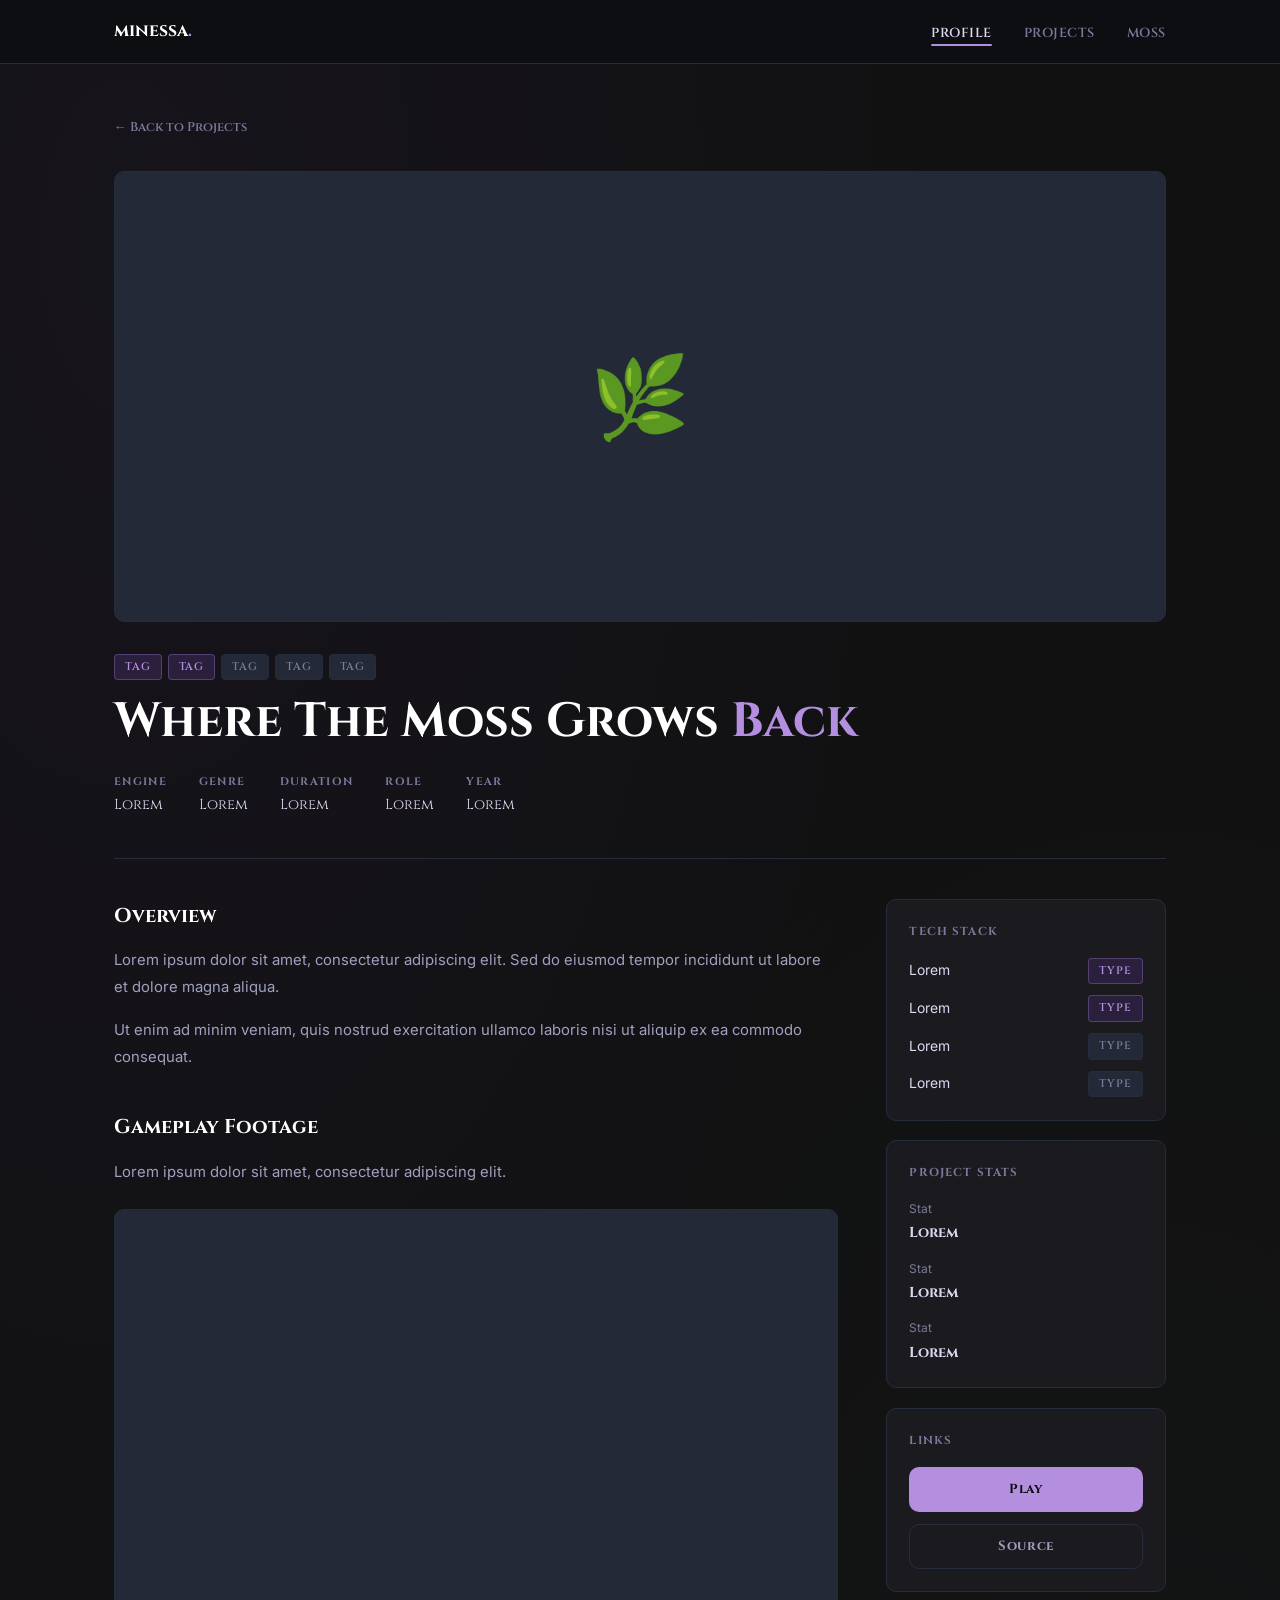
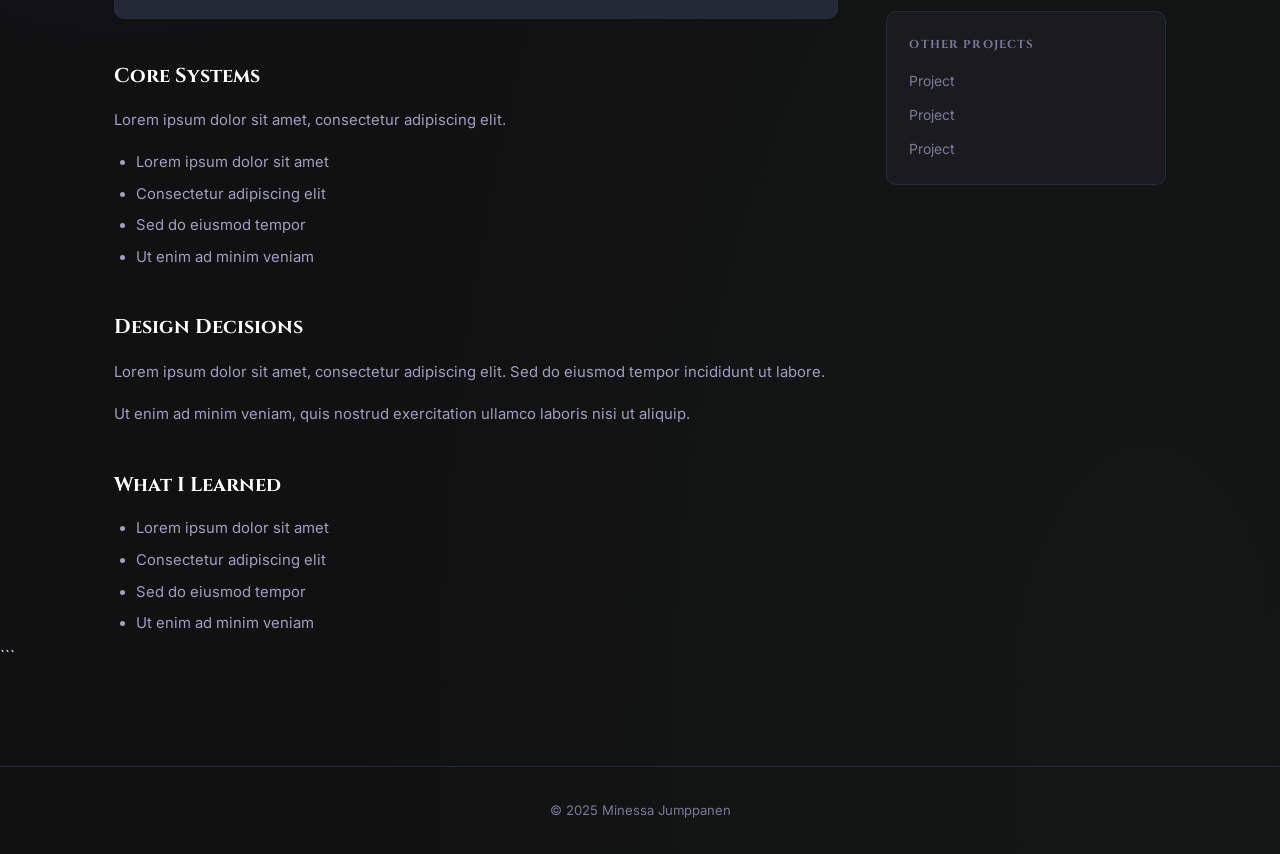
==== project-detail.html @ 835e92fc "Added page for Moss project" ====
<!DOCTYPE html>

<html lang="en">
<head>
  <meta charset="UTF-8" />
  <meta name="viewport" content="width=device-width, initial-scale=1.0" />
  <title>Where The Moss Grows Back – Minessa Jumppanen</title>
  <link rel="stylesheet" href="css/style.css" />
</head>
<body>

  <!-- navbar -->

  <nav class="nav">
  <div class="nav__inner">

    <!-- logo -->
    <a href="index.html" class="nav__logo">
      <span class="nav__logo-fallback">
        minessa<span>.</span>
      </span>
    </a>

    <!-- links -->
    <ul class="nav__links">
      <li><a href="index.html" class="active">Profile</a></li>
      <li><a href="projects.html">Projects</a></li>
      <li><a href="project-detail.html">MOSS</a></li>
    </ul>

    <!-- burger (needed for JS) -->
    <button class="nav__burger" id="burger" aria-label="Toggle menu">
      <span></span><span></span><span></span>
    </button>

  </div>
</nav>

<!-- mobile nav (also needed for JS) -->
<nav class="nav__mobile" id="mobileNav">
  <a href="index.html" class="active">Profile</a>
  <a href="projects.html">Projects</a>
  <a href="project-detail.html">MOSS</a>
</nav>
  <main class="page">
    <div class="container">

  <a href="projects.html" class="back">← Back to Projects</a>

  <!-- banner -->
  <div class="banner">🌿</div>

  <!-- tags -->
  <div class="tags">
    <span class="tag tag-accent">Tag</span>
    <span class="tag tag-accent">Tag</span>
    <span class="tag">Tag</span>
    <span class="tag">Tag</span>
    <span class="tag">Tag</span>
  </div>

  <!-- title -->
  <h1 style="font-family:var(--font-head);font-size:clamp(1.9rem,4vw,3rem);font-weight:700;color:#fff;margin:1rem 0 0.5rem;line-height:1.1;">
    Where The Moss Grows <span style="color:var(--accent);">Back</span>
  </h1>

  <!-- meta -->
  <div class="meta">
    <div class="meta__item"><div class="meta__key">Engine</div><div class="meta__val">Lorem</div></div>
    <div class="meta__item"><div class="meta__key">Genre</div><div class="meta__val">Lorem</div></div>
    <div class="meta__item"><div class="meta__key">Duration</div><div class="meta__val">Lorem</div></div>
    <div class="meta__item"><div class="meta__key">Role</div><div class="meta__val">Lorem</div></div>
    <div class="meta__item"><div class="meta__key">Year</div><div class="meta__val">Lorem</div></div>
  </div>

  <hr />

  <div class="body-grid">

    <!-- main content -->
    <article class="article">

      <h2>Overview</h2>
      <p>Lorem ipsum dolor sit amet, consectetur adipiscing elit. Sed do eiusmod tempor incididunt ut labore et dolore magna aliqua.</p>
      <p>Ut enim ad minim veniam, quis nostrud exercitation ullamco laboris nisi ut aliquip ex ea commodo consequat.</p>

      <h2>Gameplay Footage</h2>
      <p>Lorem ipsum dolor sit amet, consectetur adipiscing elit.</p>

      <div class="video-wrap">
        <iframe
          src=""
          title="Gameplay footage"
          allowfullscreen>
        </iframe>
      </div>

      <h2>Core Systems</h2>
      <p>Lorem ipsum dolor sit amet, consectetur adipiscing elit.</p>
      <ul>
        <li>Lorem ipsum dolor sit amet</li>
        <li>Consectetur adipiscing elit</li>
        <li>Sed do eiusmod tempor</li>
        <li>Ut enim ad minim veniam</li>
      </ul>

      <h2>Design Decisions</h2>
      <p>Lorem ipsum dolor sit amet, consectetur adipiscing elit. Sed do eiusmod tempor incididunt ut labore.</p>
      <p>Ut enim ad minim veniam, quis nostrud exercitation ullamco laboris nisi ut aliquip.</p>

      <h2>What I Learned</h2>
      <ul>
        <li>Lorem ipsum dolor sit amet</li>
        <li>Consectetur adipiscing elit</li>
        <li>Sed do eiusmod tempor</li>
        <li>Ut enim ad minim veniam</li>
      </ul>

    </article>

    <!-- sidebar -->
    <aside class="sidebar">

      <div class="sidebar-box">
        <h3>Tech Stack</h3>
        <div class="sidebar-row"><span>Lorem</span><span class="tag tag-accent">Type</span></div>
        <div class="sidebar-row"><span>Lorem</span><span class="tag tag-accent">Type</span></div>
        <div class="sidebar-row"><span>Lorem</span><span class="tag">Type</span></div>
        <div class="sidebar-row"><span>Lorem</span><span class="tag">Type</span></div>
      </div>

      <div class="sidebar-box">
        <h3>Project Stats</h3>
        <div class="sidebar-stat"><div class="sidebar-stat__label">Stat</div><div class="sidebar-stat__val">Lorem</div></div>
        <div class="sidebar-stat"><div class="sidebar-stat__label">Stat</div><div class="sidebar-stat__val">Lorem</div></div>
        <div class="sidebar-stat"><div class="sidebar-stat__label">Stat</div><div class="sidebar-stat__val">Lorem</div></div>
      </div>

      <div class="sidebar-box">
        <h3>Links</h3>
        <div class="btn-block">
          <a href="#" class="btn btn-primary">Play</a>
          <a href="#" class="btn btn-outline">Source</a>
        </div>
      </div>

      <div class="sidebar-box">
        <h3>Other Projects</h3>
        <a href="projects.html" class="sidebar-link">Project</a>
        <a href="projects.html" class="sidebar-link">Project</a>
        <a href="projects.html" class="sidebar-link">Project</a>
      </div>

    </aside>
  </div>

</div>
```

  </main>

  <!-- footer -->

  <footer>
    <div class="container">
      <p>© 2025 Minessa Jumppanen</p>
    </div>
  </footer>

  <!-- burger script -->

  <script>
    const burger = document.getElementById('burger');
    const mobileNav = document.getElementById('mobileNav');
    burger.addEventListener('click', () => {
      burger.classList.toggle('open');
      mobileNav.classList.toggle('open');
    });
  </script>

</body>
</html>
---- css/style.css ----
@import url('https://fonts.googleapis.com/css2?family=Cinzel:wght@400;600;700&family=Inter:wght@300;400;500&display=swap');

*, *::before, *::after { box-sizing: border-box; margin: 0; padding: 0; }
html { scroll-behavior: smooth; }

:root {
  --bg:         #111112;
  --bg-2:       #1b1b1f;
  --bg-3:       #242938;
  --border:     #252d3d;
  --accent:     #b48fe0;
  --accent-dim: #2a1f3d;
  --text:       #ddd8f0;
  --text-muted: #7a7a9c;
  --text-dim:   #a0a0c0;
  --font-head:  'Cinzel', serif;
  --font-body:  'Inter', sans-serif;
  --radius:     10px;
  --nav-h:      64px;
  --max-w:      1100px;
  --ease:       0.22s ease;
}

body {
  background: var(--bg);
  color: var(--text);
  font-family: var(--font-body);
  font-size: 16px;
  line-height: 1.7;
  min-height: 100vh;
  background-image:
    radial-gradient(ellipse at 10% 10%, rgba(100,60,160,0.07) 0%, transparent 50%),
    radial-gradient(ellipse at 90% 95%, rgba(80,120,90,0.05) 0%, transparent 50%);
}

img { display: block; max-width: 100%; }
a { color: inherit; text-decoration: none; }
ul { list-style: none; }
p { color: var(--text-dim); }

.container { max-width: var(--max-w); margin: 0 auto; padding: 0 1.5rem; }

/* ── NAVIGATION ── */
.nav {
  position: fixed; top: 0; left: 0; right: 0;
  height: var(--nav-h);
  background: rgba(12,14,18,0.88);
  backdrop-filter: blur(14px);
  border-bottom: 1px solid var(--border);
  z-index: 100;
  display: flex;
  align-items: center;
}
.nav__inner {
  display: flex; align-items: center; justify-content: space-between;
  width: 100%; max-width: var(--max-w); margin: 0 auto; padding: 0 1.5rem;
}
.nav__logo { display: flex; align-items: center; }
.nav__logo-img { height: 38px; width: auto; filter: brightness(1.1); transition: opacity var(--ease); }
.nav__logo:hover .nav__logo-img { opacity: 0.8; }
.nav__logo-fallback { font-family: var(--font-head); font-weight: 700; font-size: 1.1rem; color: #fff; }
.nav__logo-fallback span { color: var(--accent); }
.nav__links { display: flex; gap: 2rem; }
.nav__links a {
  font-family: var(--font-head); font-size: 0.82rem; font-weight: 600;
  color: var(--text-muted); letter-spacing: 0.04em; text-transform: uppercase;
  transition: color var(--ease); position: relative;
}
.nav__links a:hover,
.nav__links a.active { color: var(--text); }
.nav__links a.active::after {
  content: ''; position: absolute; bottom: -4px; left: 0; right: 0;
  height: 2px; background: var(--accent); border-radius: 2px;
}
.nav__burger {
  display: none; flex-direction: column; gap: 5px;
  background: none; border: none; cursor: pointer; padding: 4px;
}
.nav__burger span { display: block; width: 22px; height: 2px; background: var(--text); border-radius: 2px; transition: var(--ease); }
.nav__burger.open span:nth-child(1) { transform: translateY(7px) rotate(45deg); }
.nav__burger.open span:nth-child(2) { opacity: 0; }
.nav__burger.open span:nth-child(3) { transform: translateY(-7px) rotate(-45deg); }
.nav__mobile {
  display: none; position: fixed; top: var(--nav-h); left: 0; right: 0;
  background: var(--bg-2); border-bottom: 1px solid var(--border);
  padding: 1.5rem; flex-direction: column; gap: 1rem; z-index: 99;
}
.nav__mobile.open { display: flex; }
.nav__mobile a { font-family: var(--font-head); font-size: 1rem; font-weight: 700; color: var(--text-muted); transition: color var(--ease); }
.nav__mobile a:hover,
.nav__mobile a.active { color: var(--accent); }

/* ── PAGE WRAPPER ── */
.page { padding-top: calc(var(--nav-h) + 3rem); padding-bottom: 6rem; }

/* ── HERO ── */
.hero { padding: 4rem 0 3rem; }
.hero__inner { display: flex; align-items: center; gap: 3rem; }
.hero__logo { height: 180px; width: auto; flex-shrink: 0; }
.hero__label {
  font-family: var(--font-head); font-size: 0.7rem; font-weight: 600;
  letter-spacing: 0.2em; text-transform: uppercase; color: var(--accent); margin-bottom: 0.75rem;
  display: flex; align-items: center; gap: 10px;
}
.hero__label::before { content: ''; display: block; width: 28px; height: 1px; background: var(--accent); }
.hero__title {
  font-family: var(--font-head); font-size: clamp(2rem, 5vw, 3.8rem);
  font-weight: 700; line-height: 1.1; letter-spacing: -0.01em;
  color: #fff; margin-bottom: 1.25rem;
}
.hero__title em { font-style: normal; color: var(--accent); }
.hero__sub { font-size: 1rem; max-width: 520px; margin-bottom: 2rem; line-height: 1.8; }
.hero__cta { display: flex; gap: 1rem; flex-wrap: wrap; }

/* ── BUTTONS ── */
.btn {
  display: inline-flex; align-items: center; gap: 6px;
  padding: 0.65rem 1.4rem; border-radius: var(--radius);
  font-family: var(--font-head); font-size: 0.82rem; font-weight: 700;
  letter-spacing: 0.04em; cursor: pointer; transition: all var(--ease);
  border: 1.5px solid transparent;
}
.btn-primary { background: var(--accent); color: #0c0e12; }
.btn-primary:hover { opacity: 0.88; transform: translateY(-1px); box-shadow: 0 0 20px rgba(180,143,224,0.3); }
.btn-outline { background: transparent; border-color: var(--border); color: var(--text-dim); }
.btn-outline:hover { border-color: var(--accent); color: var(--accent); transform: translateY(-1px); }

/* ── DIVIDER ── */
hr { border: none; border-top: 1px solid var(--border); margin: 2.5rem 0; }

/* ── TAGS ── */
.tags { display: flex; gap: 6px; flex-wrap: wrap; }
.tag {
  font-family: var(--font-head); font-size: 0.68rem; font-weight: 600;
  letter-spacing: 0.08em; text-transform: uppercase;
  padding: 3px 10px; border-radius: 4px;
  background: var(--bg-3); color: var(--text-muted); border: 1px solid var(--border);
}
.tag-accent { background: var(--accent-dim); color: var(--accent); border-color: rgba(180,143,224,0.3); }

/* ── SECTION LABELS ── */
.s-label {
  font-family: var(--font-head); font-size: 0.68rem; font-weight: 700;
  letter-spacing: 0.18em; text-transform: uppercase; color: var(--accent); margin-bottom: 0.4rem;
}
.s-title {
  font-family: var(--font-head); font-size: clamp(1.5rem, 3vw, 2.2rem);
  font-weight: 700; color: #fff; margin-bottom: 0.5rem; letter-spacing: -0.01em;
}
.s-intro { color: var(--text-dim); max-width: 540px; margin-bottom: 2rem; font-size: 0.93rem; }

/* ── PROFILE PAGE ── */
.profile-grid { display: grid; grid-template-columns: 220px 1fr; gap: 3rem; align-items: start; }
.profile-photo {
  width: 100%; aspect-ratio: 1; border-radius: var(--radius);
  background: var(--bg-3); border: 1px solid var(--border);
  border-radius: 50%;
  display: flex; align-items: center; justify-content: center;
  font-size: 4.5rem; color: var(--text-muted);
  position: sticky; top: calc(var(--nav-h) + 1.5rem);
}
.profile-name { font-family: var(--font-head); font-size: clamp(1.8rem, 3.5vw, 2.6rem); font-weight: 700; color: #fff; margin-bottom: 0.2rem; }
.profile-role { font-family: var(--font-head); font-size: 0.8rem; letter-spacing: 0.1em; text-transform: uppercase; color: var(--accent); margin-bottom: 1rem; }
.profile-bio { margin-bottom: 1.5rem; font-size: 0.95rem; line-height: 1.8; }

/* ── SKILL BARS ── */
.skills-grid { display: grid; grid-template-columns: 1fr 1fr; gap: 0.9rem; margin-top: 1.25rem; }
.skill-item { background: var(--bg-2); border: 1px solid var(--border); border-radius: var(--radius); padding: 0.9rem 1.1rem; }
.skill-name { font-family: var(--font-head); font-size: 0.8rem; font-weight: 700; margin-bottom: 0.5rem; color: var(--text); }
.skill-track { height: 5px; background: var(--bg-3); border-radius: 4px; overflow: hidden; }
.skill-fill { height: 100%; background: linear-gradient(90deg, #4a2a6e, #d4a8f0, var(--accent)); border-radius: 4px; }

/* ── EDUCATION TIMELINE ── */
.timeline { margin-top: 1.25rem; }
.tl-item { display: grid; grid-template-columns: 130px 1fr; gap: 1.5rem; padding: 1.5rem 0; border-bottom: 1px solid var(--border); }
.tl-item:last-child { border-bottom: none; }
.tl-year { font-family: var(--font-head); font-size: 0.75rem; font-weight: 700; color: var(--accent); letter-spacing: 0.08em; text-transform: uppercase; padding-top: 3px; }
.tl-title { font-family: var(--font-head); font-size: 0.95rem; font-weight: 700; color: #fff; margin-bottom: 0.15rem; }
.tl-sub { font-size: 0.83rem; color: var(--text-muted); margin-bottom: 0.4rem; }
.tl-desc { font-size: 0.88rem; color: var(--text-dim); line-height: 1.7; }

/* ── CONTACT FORM ── */
.form-box { background: var(--bg-2); border: 1px solid var(--border); border-radius: var(--radius); padding: 2.5rem; margin-top: 3rem; }
.form-title { font-family: var(--font-head); font-size: 1.4rem; font-weight: 700; color: #fff; margin-bottom: 0.3rem; }
.form-sub { font-size: 0.88rem; color: var(--text-muted); margin-bottom: 2rem; }
.form-grid { display: grid; grid-template-columns: 1fr 1fr; gap: 1.1rem; }
.form-group { display: flex; flex-direction: column; gap: 5px; }
.form-full { grid-column: 1 / -1; }
.form-label { font-family: var(--font-head); font-size: 0.72rem; font-weight: 700; letter-spacing: 0.08em; text-transform: uppercase; color: var(--text-muted); }
.form-input,
.form-textarea,
.form-select {
  background: var(--bg-3); border: 1px solid var(--border); border-radius: 6px;
  color: var(--text); font-family: var(--font-body); font-size: 0.9rem;
  padding: 10px 13px; outline: none; transition: border-color var(--ease); width: 100%; appearance: none;
}
.form-input:focus,
.form-textarea:focus,
.form-select:focus { border-color: var(--accent); }
.form-textarea { resize: vertical; min-height: 110px; }
.form-actions { margin-top: 1.25rem; }

/* ── PROJECTS PAGE ── */
.grid-3 { display: grid; grid-template-columns: repeat(3, 1fr); gap: 1.5rem; }
.card { background: var(--bg-2); border: 1px solid var(--border); border-radius: var(--radius); overflow: hidden; transition: all var(--ease); }
.card:hover { border-color: rgba(180,143,224,0.35); box-shadow: 0 8px 32px rgba(0,0,0,0.4); transform: translateY(-3px); }
.card__thumb { width: 100%; aspect-ratio: 16/9; background: var(--bg-3); display: flex; align-items: center; justify-content: center; font-size: 2.8rem; color: var(--border); }
.card__body { padding: 1.3rem; }
.card__tags { display: flex; flex-wrap: wrap; gap: 5px; margin-bottom: 0.75rem; }
.card__title { font-family: var(--font-head); font-size: 1.05rem; font-weight: 700; color: #fff; margin-bottom: 0.5rem; }
.card__desc { font-size: 0.88rem; color: var(--text-dim); line-height: 1.65; margin-bottom: 0.9rem; }
.card__link { font-family: var(--font-head); font-size: 0.78rem; font-weight: 700; color: var(--accent); display: inline-flex; align-items: center; gap: 4px; transition: gap var(--ease); }
.card__link:hover { gap: 8px; }

.featured { display: grid; grid-template-columns: 1fr 1fr; gap: 2rem; align-items: center; background: var(--bg-2); border: 1px solid var(--border); border-radius: var(--radius); overflow: hidden; margin-bottom: 3rem; transition: all var(--ease); }
.featured:hover { border-color: rgba(180,143,224,0.35); }
.featured__thumb { width: 100%; aspect-ratio: 4/3; background: var(--bg-3); display: flex; align-items: center; justify-content: center; font-size: 5rem; color: var(--border); }
.featured__body { padding: 2rem; }
.featured__title { font-family: var(--font-head); font-size: 1.6rem; font-weight: 700; color: #fff; margin: 0.75rem 0; }
.featured__desc { font-size: 0.92rem; color: var(--text-dim); line-height: 1.75; margin-bottom: 1.5rem; }

.stats { display: grid; grid-template-columns: repeat(4, 1fr); gap: 1rem; margin-top: 3rem; }
.stat { background: var(--bg-2); border: 1px solid var(--border); border-radius: var(--radius); padding: 1.5rem; text-align: center; }
.stat__num { font-family: var(--font-head); font-size: 2.2rem; font-weight: 700; color: var(--accent); line-height: 1; }
.stat__label { font-size: 0.8rem; color: var(--text-muted); margin-top: 4px; }

/* ── PROJECT DETAIL PAGE ── */
.back { display: inline-flex; align-items: center; gap: 6px; font-family: var(--font-head); font-size: 0.8rem; font-weight: 600; color: var(--text-muted); margin-bottom: 2rem; transition: color var(--ease); }
.back:hover { color: var(--accent); }

.banner { width: 100%; aspect-ratio: 21/9; background: var(--bg-3); border: 1px solid var(--border); border-radius: var(--radius); display: flex; align-items: center; justify-content: center; font-size: 5rem; color: var(--border); margin-bottom: 2rem; }

.meta { display: flex; flex-wrap: wrap; gap: 2rem; margin: 1.5rem 0 2.5rem; }
.meta__item { display: flex; flex-direction: column; gap: 2px; }
.meta__key { font-family: var(--font-head); font-size: 0.68rem; font-weight: 700; letter-spacing: 0.12em; text-transform: uppercase; color: var(--text-muted); }
.meta__val { font-size: 0.9rem; color: var(--text); font-family: var(--font-head); }

.body-grid { display: grid; grid-template-columns: 1fr 280px; gap: 3rem; align-items: start; }

.article h2 { font-family: var(--font-head); font-size: 1.25rem; font-weight: 700; color: #fff; margin: 2.5rem 0 0.9rem; }
.article h2:first-child { margin-top: 0; }
.article p { font-size: 0.93rem; line-height: 1.8; margin-bottom: 1rem; }
.article ul { padding-left: 1.4rem; list-style: disc; }
.article ul li { font-size: 0.93rem; color: var(--text-dim); margin-bottom: 0.4rem; line-height: 1.7; }

.video-wrap { position: relative; padding-bottom: 56.25%; height: 0; overflow: hidden; border-radius: var(--radius); border: 1px solid var(--border); background: var(--bg-3); margin: 1.5rem 0; }
.video-wrap iframe { position: absolute; top: 0; left: 0; width: 100%; height: 100%; border: none; }

.map-wrap { border-radius: var(--radius); overflow: hidden; border: 1px solid var(--border); height: 300px; margin-top: 1rem; }
.map-wrap iframe { width: 100%; height: 100%; border: none; filter: grayscale(0.4) brightness(0.75) hue-rotate(200deg); }

.sidebar { position: sticky; top: calc(var(--nav-h) + 2rem); display: flex; flex-direction: column; gap: 1.2rem; }
.sidebar-box { background: var(--bg-2); border: 1px solid var(--border); border-radius: var(--radius); padding: 1.4rem; }
.sidebar-box h3 { font-family: var(--font-head); font-size: 0.72rem; font-weight: 700; letter-spacing: 0.1em; text-transform: uppercase; color: var(--text-muted); margin-bottom: 1rem; }
.sidebar-row { display: flex; justify-content: space-between; align-items: center; font-size: 0.87rem; margin-bottom: 0.7rem; }
.sidebar-row:last-child { margin-bottom: 0; }
.sidebar-stat { display: flex; flex-direction: column; gap: 2px; margin-bottom: 0.8rem; }
.sidebar-stat:last-child { margin-bottom: 0; }
.sidebar-stat__label { font-size: 0.75rem; color: var(--text-muted); }
.sidebar-stat__val { font-family: var(--font-head); font-size: 0.9rem; font-weight: 700; color: var(--text); }
.sidebar-link { display: block; font-size: 0.87rem; color: var(--text-muted); margin-bottom: 0.65rem; transition: color var(--ease); }
.sidebar-link:hover { color: var(--accent); }
.sidebar-link:last-child { margin-bottom: 0; }
.btn-block { display: flex; flex-direction: column; gap: 0.75rem; }
.btn-block .btn { justify-content: center; }

/* ── FOOTER ── */
footer { border-top: 1px solid var(--border); padding: 2rem 0; text-align: center; }
footer p { font-size: 0.82rem; color: var(--text-muted); }
footer span { color: var(--accent); }

/* ── RESPONSIVE — tablet ── */
@media (max-width: 900px) {
  .profile-grid { grid-template-columns: 1fr; }
  .profile-photo { width: 140px; aspect-ratio: 1; position: static; font-size: 3rem; }
  .skills-grid { grid-template-columns: 1fr; }
  .grid-3 { grid-template-columns: 1fr 1fr; }
  .featured { grid-template-columns: 1fr; }
  .stats { grid-template-columns: 1fr 1fr; }
  .body-grid { grid-template-columns: 1fr; }
  .sidebar { position: static; }
  .banner { aspect-ratio: 16/9; }
}

/* ── RESPONSIVE — mobile ── */
@media (max-width: 600px) {
  .nav__links { display: none; }
  .nav__burger { display: flex; }
  .hero__inner { flex-direction: column; align-items: flex-start; gap: 1.5rem; }
  .hero__logo { height: 110px; }
  .hero__cta { flex-direction: column; }
  .form-grid { grid-template-columns: 1fr; }
  .form-full { grid-column: 1; }
  .tl-item { grid-template-columns: 1fr; gap: 0.2rem; }
  .grid-3 { grid-template-columns: 1fr; }
  .stats { grid-template-columns: 1fr 1fr; }
  .meta { gap: 1rem; }
  .banner { aspect-ratio: 4/3; font-size: 3rem; }
}
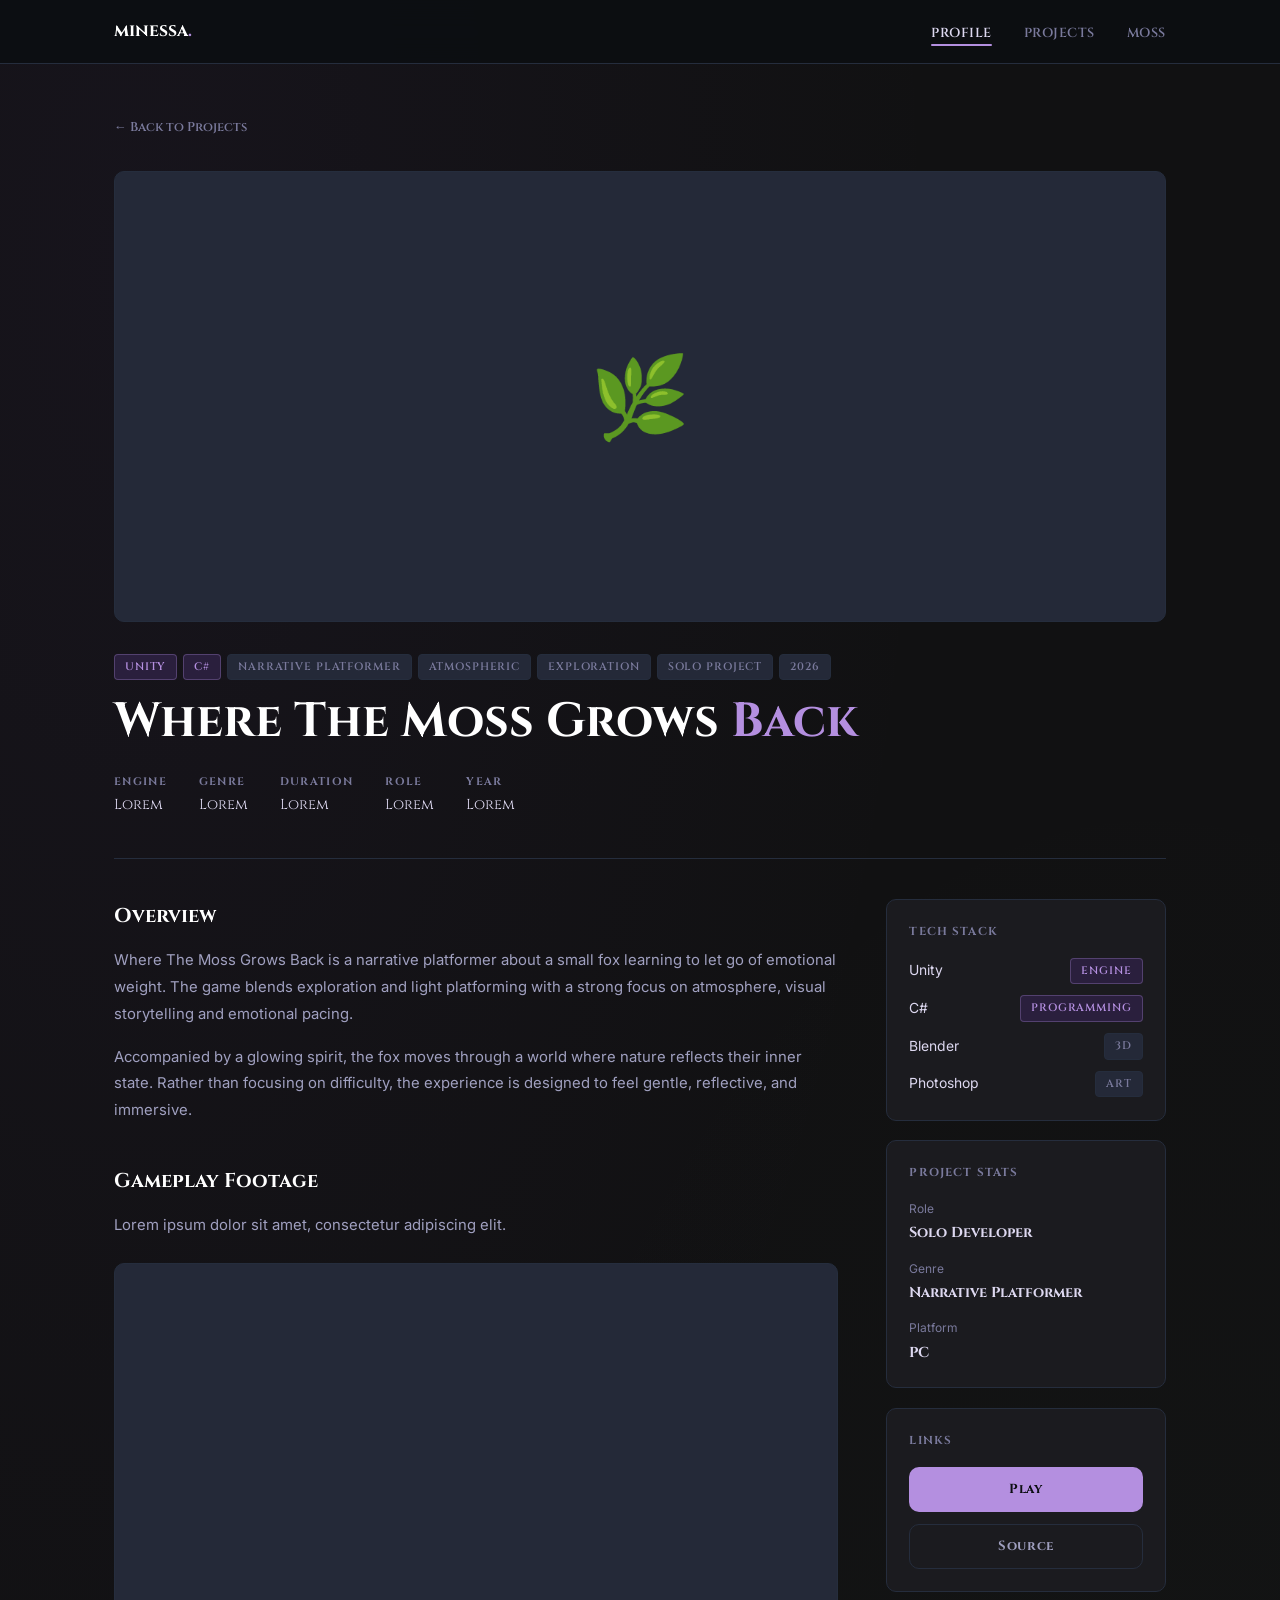
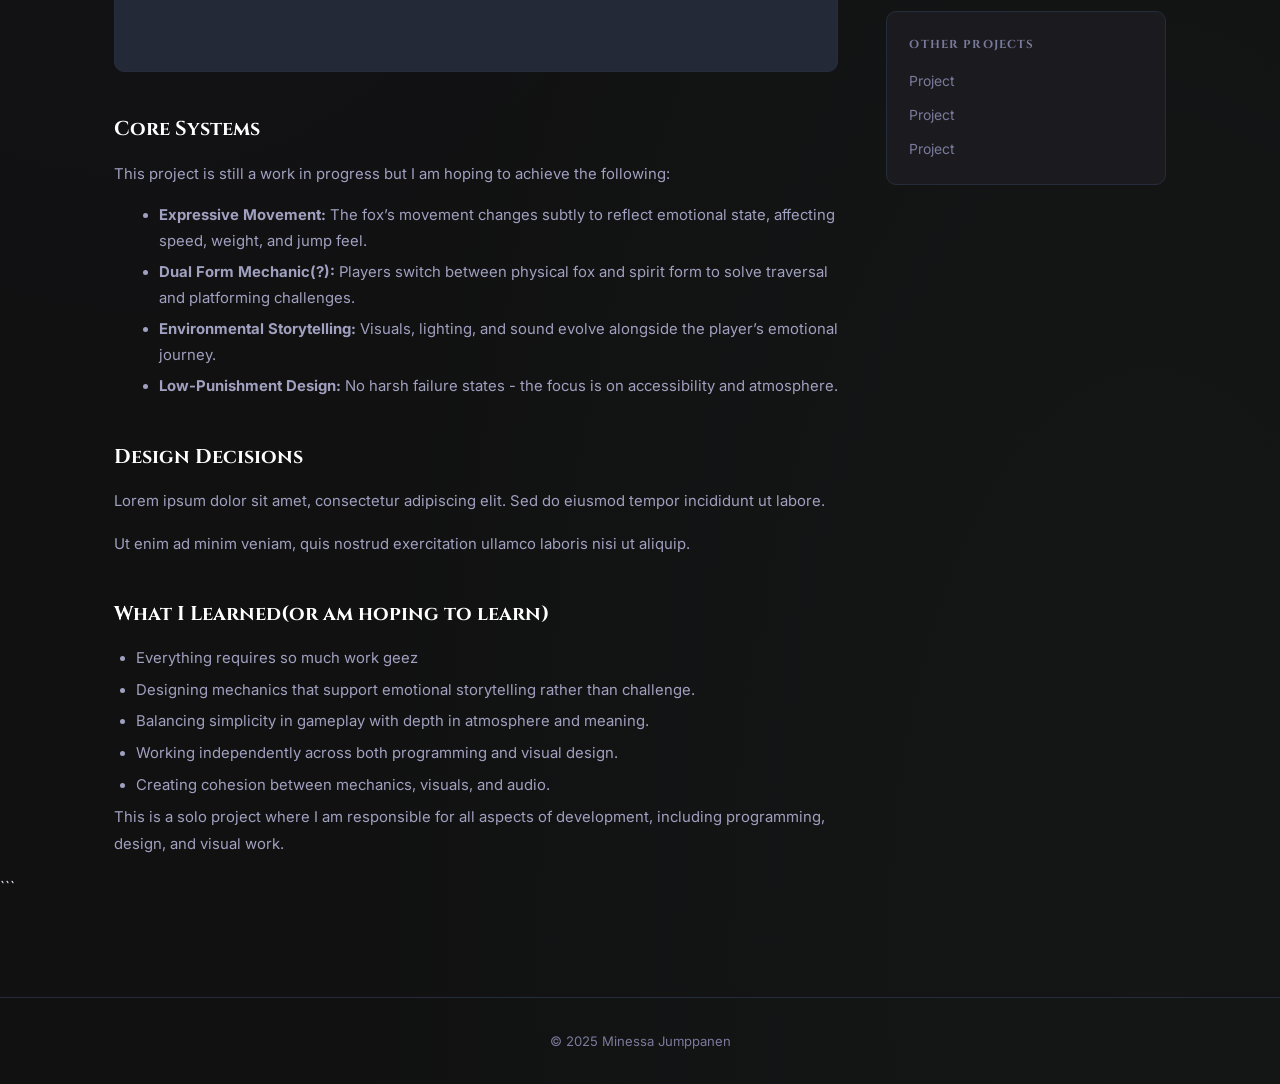
==== commit 3a5ca786: "Filled proper project info" ====
--- a/project-detail.html
+++ b/project-detail.html
@@ -52,11 +52,13 @@
 
   <!-- tags -->
   <div class="tags">
-    <span class="tag tag-accent">Tag</span>
-    <span class="tag tag-accent">Tag</span>
-    <span class="tag">Tag</span>
-    <span class="tag">Tag</span>
-    <span class="tag">Tag</span>
+      <span class="tag tag-accent">Unity</span>
+      <span class="tag tag-accent">C#</span>
+      <span class="tag">Narrative Platformer</span>
+      <span class="tag">Atmospheric</span>
+      <span class="tag">Exploration</span>
+      <span class="tag">Solo Project</span>
+      <span class="tag">2026</span>
   </div>
 
   <!-- title -->
@@ -78,63 +80,76 @@
   <div class="body-grid">
 
     <!-- main content -->
-    <article class="article">
+      <article class="article">
 
-      <h2>Overview</h2>
-      <p>Lorem ipsum dolor sit amet, consectetur adipiscing elit. Sed do eiusmod tempor incididunt ut labore et dolore magna aliqua.</p>
-      <p>Ut enim ad minim veniam, quis nostrud exercitation ullamco laboris nisi ut aliquip ex ea commodo consequat.</p>
+          <h2>Overview</h2>
+          <p>
+              Where The Moss Grows Back is a narrative platformer about a small fox learning to let go of emotional weight.
+              The game blends exploration and light platforming with a strong focus on atmosphere, visual storytelling and emotional pacing.
+          </p>
 
-      <h2>Gameplay Footage</h2>
-      <p>Lorem ipsum dolor sit amet, consectetur adipiscing elit.</p>
+          <p>
+              Accompanied by a glowing spirit, the fox moves through a world where nature reflects their inner state.
+              Rather than focusing on difficulty, the experience is designed to feel gentle, reflective, and immersive.
+          </p>
 
-      <div class="video-wrap">
-        <iframe
-          src=""
-          title="Gameplay footage"
-          allowfullscreen>
-        </iframe>
-      </div>
+          <h2>Gameplay Footage</h2>
+          <p>Lorem ipsum dolor sit amet, consectetur adipiscing elit.</p>
 
-      <h2>Core Systems</h2>
-      <p>Lorem ipsum dolor sit amet, consectetur adipiscing elit.</p>
-      <ul>
-        <li>Lorem ipsum dolor sit amet</li>
-        <li>Consectetur adipiscing elit</li>
-        <li>Sed do eiusmod tempor</li>
-        <li>Ut enim ad minim veniam</li>
-      </ul>
+          <div class="video-wrap">
+              <iframe src=""
+                      title="Gameplay footage"
+                      allowfullscreen>
+              </iframe>
+          </div>
 
-      <h2>Design Decisions</h2>
-      <p>Lorem ipsum dolor sit amet, consectetur adipiscing elit. Sed do eiusmod tempor incididunt ut labore.</p>
-      <p>Ut enim ad minim veniam, quis nostrud exercitation ullamco laboris nisi ut aliquip.</p>
+          <h2>Core Systems</h2>
+          <p>This project is still a work in progress but I am hoping to achieve the following:</p>
+          <ul>
+              <ul>
+                  <li><strong>Expressive Movement:</strong> The fox’s movement changes subtly to reflect emotional state, affecting speed, weight, and jump feel.</li>
+                  <li><strong>Dual Form Mechanic(?):</strong> Players switch between physical fox and spirit form to solve traversal and platforming challenges.</li>
+                  <li><strong>Environmental Storytelling:</strong> Visuals, lighting, and sound evolve alongside the player’s emotional journey.</li>
+                  <li><strong>Low-Punishment Design:</strong> No harsh failure states - the focus is on accessibility and atmosphere.</li>
+              </ul>
+          </ul>
 
-      <h2>What I Learned</h2>
-      <ul>
-        <li>Lorem ipsum dolor sit amet</li>
-        <li>Consectetur adipiscing elit</li>
-        <li>Sed do eiusmod tempor</li>
-        <li>Ut enim ad minim veniam</li>
-      </ul>
+          <h2>Design Decisions</h2>
+          <p>Lorem ipsum dolor sit amet, consectetur adipiscing elit. Sed do eiusmod tempor incididunt ut labore.</p>
+          <p>Ut enim ad minim veniam, quis nostrud exercitation ullamco laboris nisi ut aliquip.</p>
 
-    </article>
+          <h2>What I Learned(or am hoping to learn)</h2>
+          <ul>
+              <li>Everything requires so much work geez</li>
+              <li>Designing mechanics that support emotional storytelling rather than challenge.</li>
+              <li>Balancing simplicity in gameplay with depth in atmosphere and meaning.</li>
+              <li>Working independently across both programming and visual design.</li>
+              <li>Creating cohesion between mechanics, visuals, and audio.</li>
+          </ul>
+
+          <p>
+              This is a solo project where I am responsible for all aspects of development, including programming, design, and visual work.
+          </p>
+
+      </article>
 
     <!-- sidebar -->
     <aside class="sidebar">
 
-      <div class="sidebar-box">
-        <h3>Tech Stack</h3>
-        <div class="sidebar-row"><span>Lorem</span><span class="tag tag-accent">Type</span></div>
-        <div class="sidebar-row"><span>Lorem</span><span class="tag tag-accent">Type</span></div>
-        <div class="sidebar-row"><span>Lorem</span><span class="tag">Type</span></div>
-        <div class="sidebar-row"><span>Lorem</span><span class="tag">Type</span></div>
-      </div>
+        <div class="sidebar-box">
+            <h3>Tech Stack</h3>
+            <div class="sidebar-row"><span>Unity</span><span class="tag tag-accent">Engine</span></div>
+            <div class="sidebar-row"><span>C#</span><span class="tag tag-accent">Programming</span></div>
+            <div class="sidebar-row"><span>Blender</span><span class="tag">3D</span></div>
+            <div class="sidebar-row"><span>Photoshop</span><span class="tag">Art</span></div>
+        </div>
 
-      <div class="sidebar-box">
-        <h3>Project Stats</h3>
-        <div class="sidebar-stat"><div class="sidebar-stat__label">Stat</div><div class="sidebar-stat__val">Lorem</div></div>
-        <div class="sidebar-stat"><div class="sidebar-stat__label">Stat</div><div class="sidebar-stat__val">Lorem</div></div>
-        <div class="sidebar-stat"><div class="sidebar-stat__label">Stat</div><div class="sidebar-stat__val">Lorem</div></div>
-      </div>
+        <div class="sidebar-box">
+            <h3>Project Stats</h3>
+            <div class="sidebar-stat"><div class="sidebar-stat__label">Role</div><div class="sidebar-stat__val">Solo Developer</div></div>
+            <div class="sidebar-stat"><div class="sidebar-stat__label">Genre</div><div class="sidebar-stat__val">Narrative Platformer</div></div>
+            <div class="sidebar-stat"><div class="sidebar-stat__label">Platform</div><div class="sidebar-stat__val">PC</div></div>
+        </div>
 
       <div class="sidebar-box">
         <h3>Links</h3>
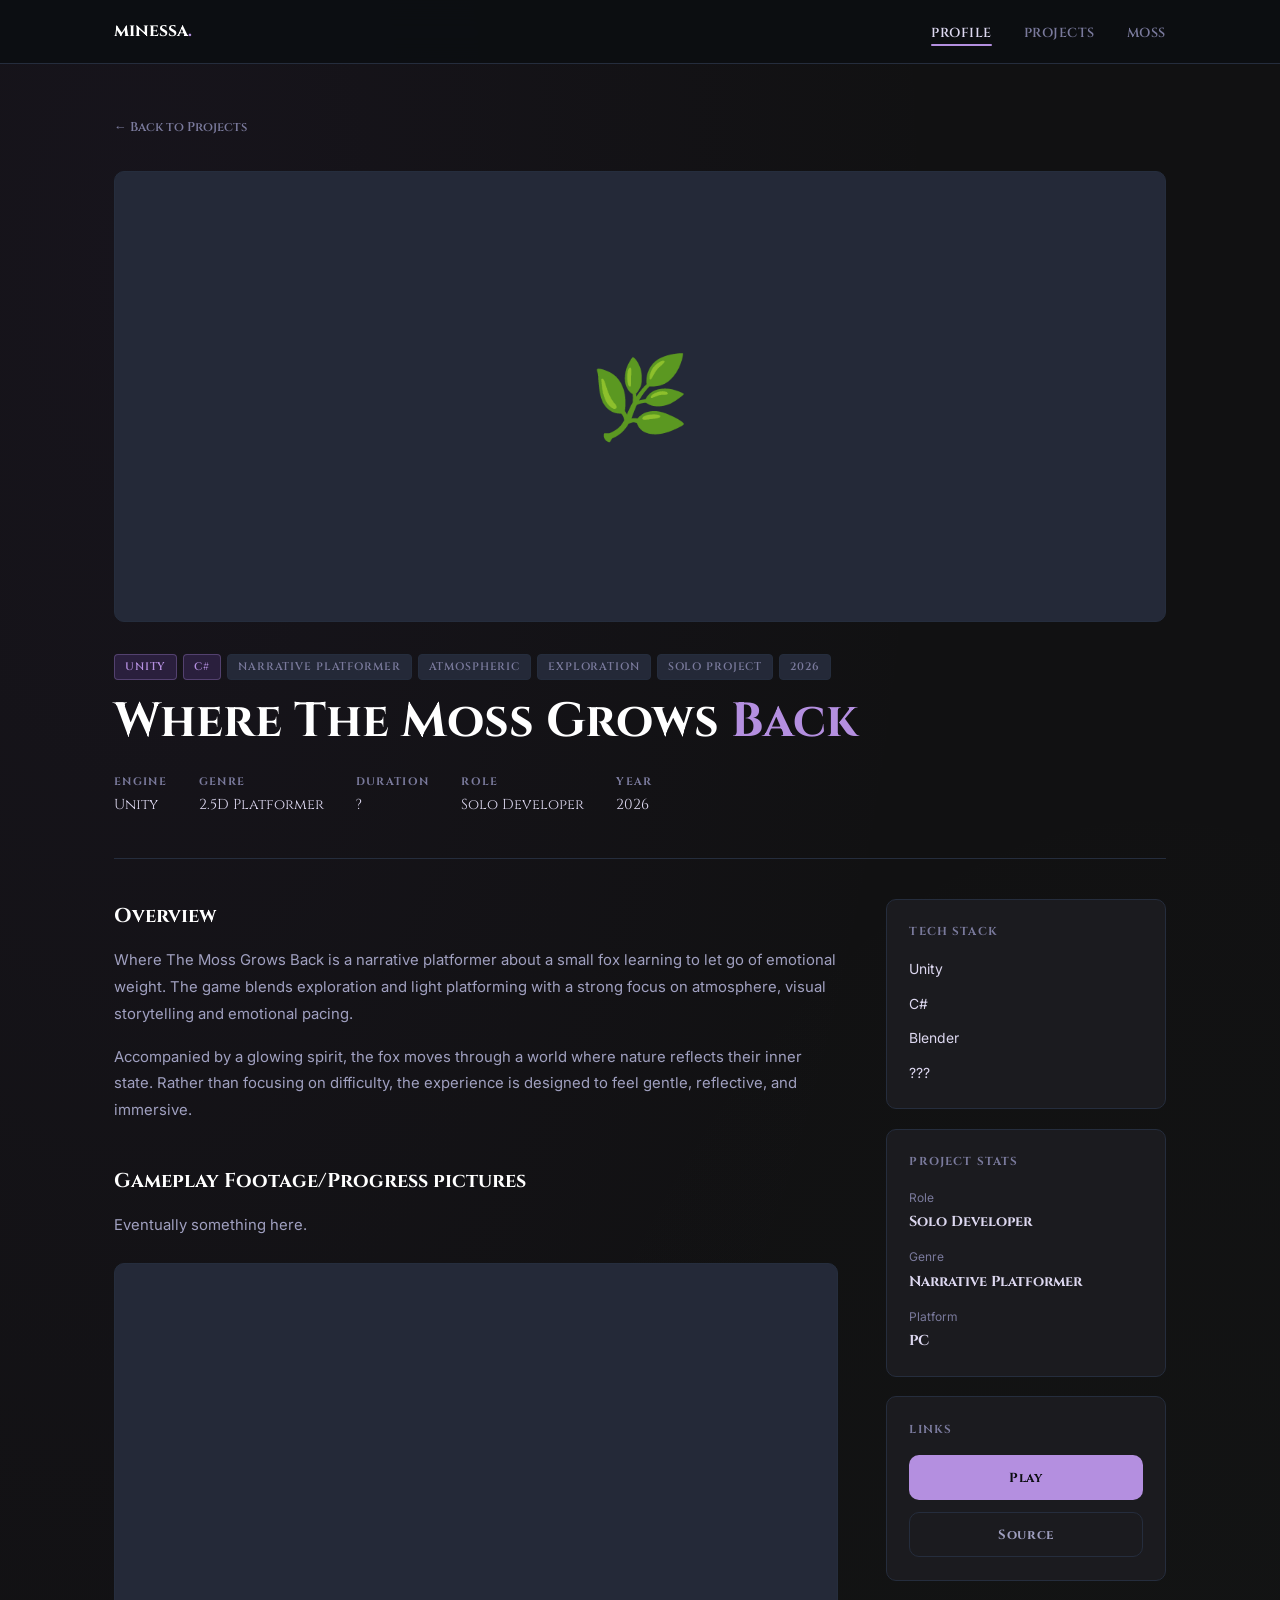
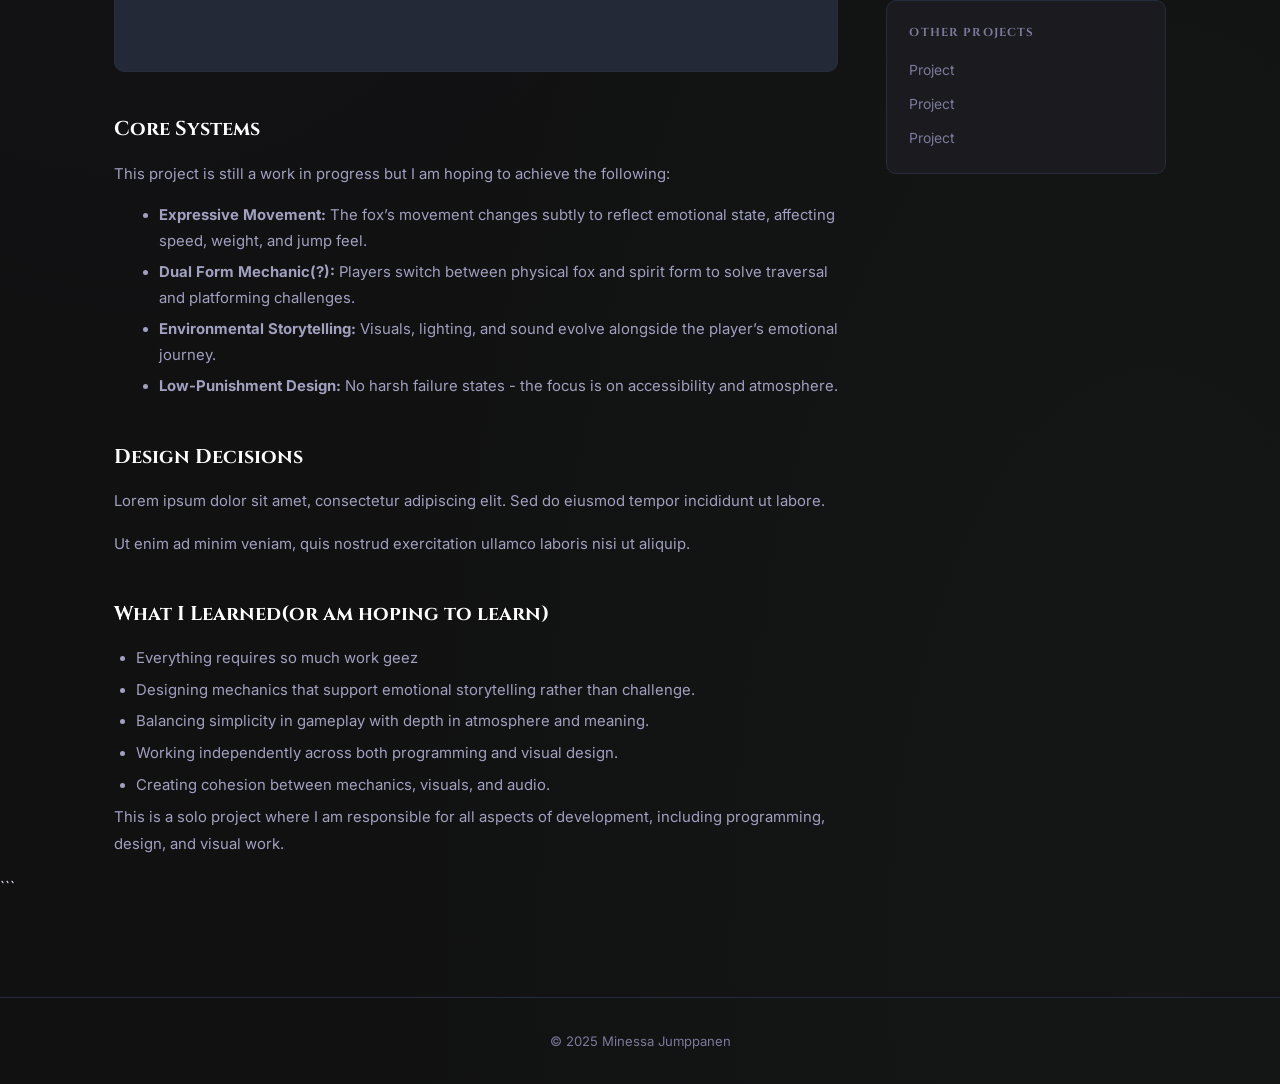
==== commit 3eab5c90: "Edited Project Moss info" ====
--- a/project-detail.html
+++ b/project-detail.html
@@ -68,11 +68,11 @@
 
   <!-- meta -->
   <div class="meta">
-    <div class="meta__item"><div class="meta__key">Engine</div><div class="meta__val">Lorem</div></div>
-    <div class="meta__item"><div class="meta__key">Genre</div><div class="meta__val">Lorem</div></div>
-    <div class="meta__item"><div class="meta__key">Duration</div><div class="meta__val">Lorem</div></div>
-    <div class="meta__item"><div class="meta__key">Role</div><div class="meta__val">Lorem</div></div>
-    <div class="meta__item"><div class="meta__key">Year</div><div class="meta__val">Lorem</div></div>
+    <div class="meta__item"><div class="meta__key">Engine</div><div class="meta__val">Unity</div></div>
+    <div class="meta__item"><div class="meta__key">Genre</div><div class="meta__val">2.5D Platformer</div></div>
+    <div class="meta__item"><div class="meta__key">Duration</div><div class="meta__val">?</div></div>
+    <div class="meta__item"><div class="meta__key">Role</div><div class="meta__val">Solo Developer</div></div>
+    <div class="meta__item"><div class="meta__key">Year</div><div class="meta__val">2026</div></div>
   </div>
 
   <hr />
@@ -93,8 +93,8 @@
               Rather than focusing on difficulty, the experience is designed to feel gentle, reflective, and immersive.
           </p>
 
-          <h2>Gameplay Footage</h2>
-          <p>Lorem ipsum dolor sit amet, consectetur adipiscing elit.</p>
+          <h2>Gameplay Footage/Progress pictures</h2>
+          <p>Eventually something here.</p>
 
           <div class="video-wrap">
               <iframe src=""
@@ -137,11 +137,11 @@
     <aside class="sidebar">
 
         <div class="sidebar-box">
-            <h3>Tech Stack</h3>
-            <div class="sidebar-row"><span>Unity</span><span class="tag tag-accent">Engine</span></div>
-            <div class="sidebar-row"><span>C#</span><span class="tag tag-accent">Programming</span></div>
-            <div class="sidebar-row"><span>Blender</span><span class="tag">3D</span></div>
-            <div class="sidebar-row"><span>Photoshop</span><span class="tag">Art</span></div>
+    <h3>Tech Stack</h3>
+    <div class="sidebar-row"><span>Unity</span></div>
+    <div class="sidebar-row"><span>C#</span></div>
+    <div class="sidebar-row"><span>Blender</span></div>
+    <div class="sidebar-row"><span>???</span></div>
         </div>
 
         <div class="sidebar-box">
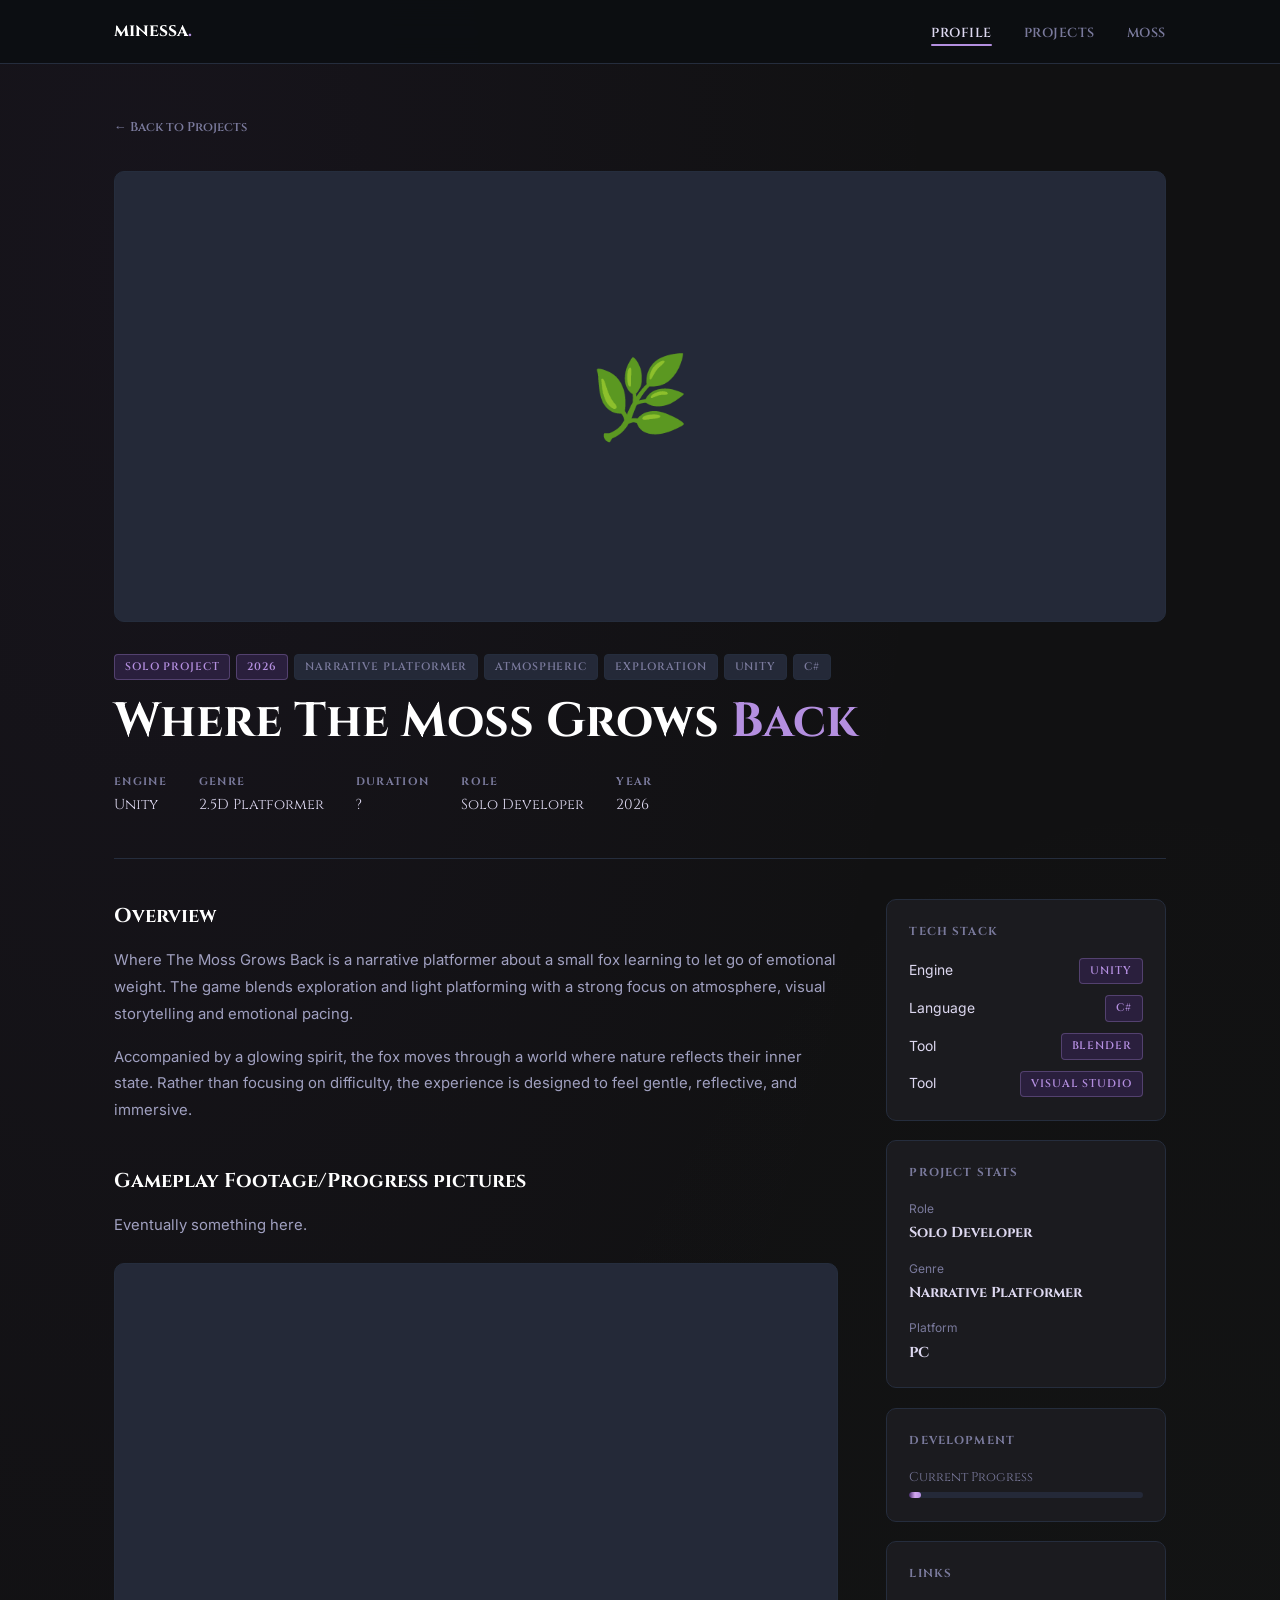
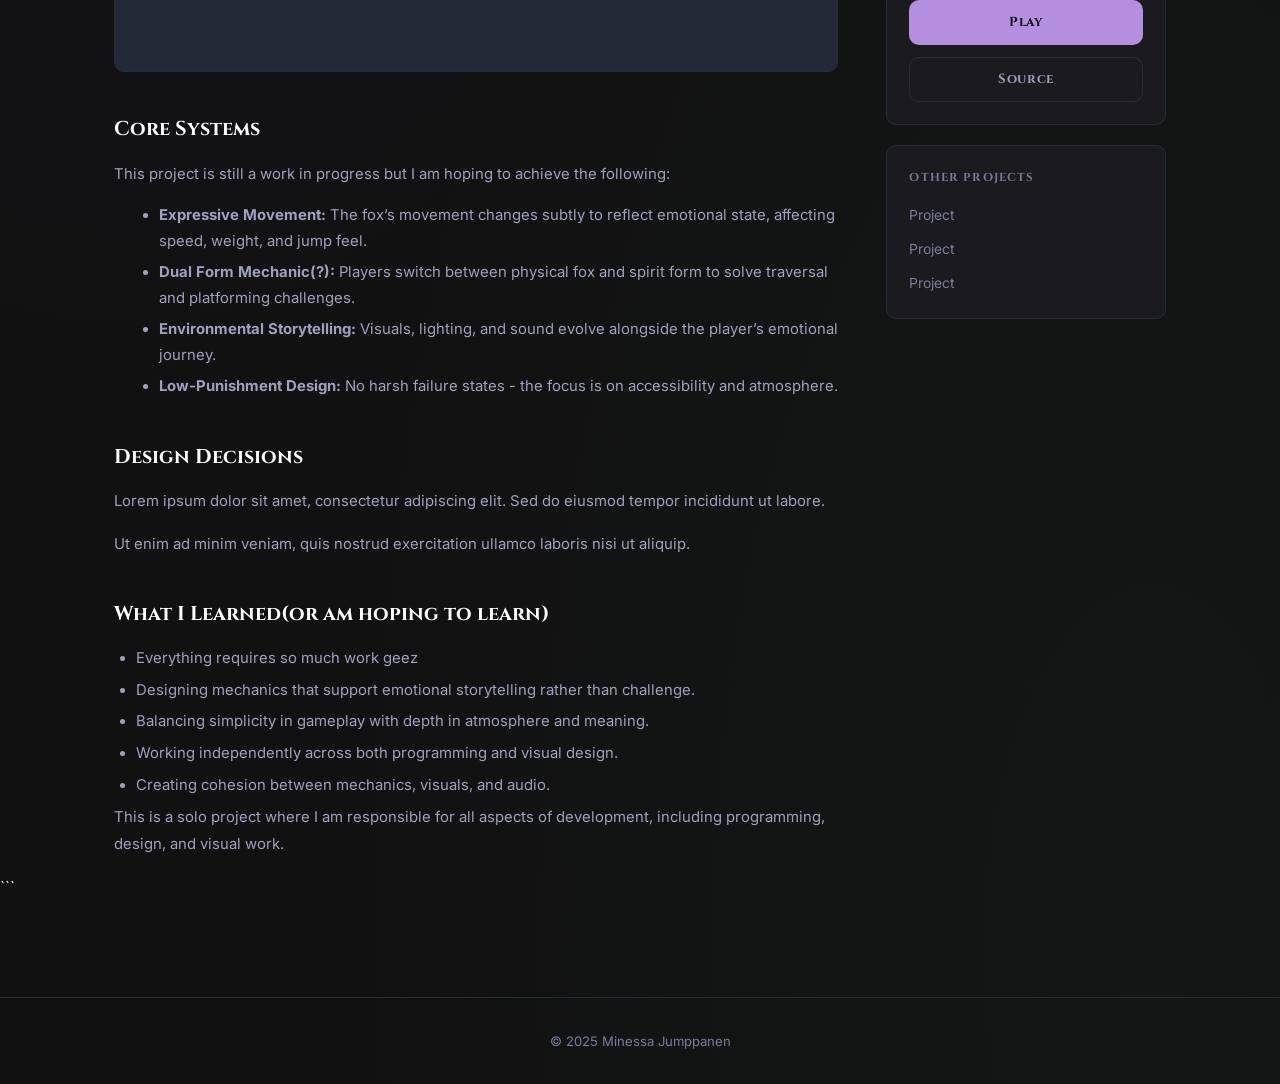
==== commit d4c06281: "Added progress bar to sideboxes on project page" ====
--- a/project-detail.html
+++ b/project-detail.html
@@ -2,197 +2,206 @@
 
 <html lang="en">
 <head>
-  <meta charset="UTF-8" />
-  <meta name="viewport" content="width=device-width, initial-scale=1.0" />
-  <title>Where The Moss Grows Back – Minessa Jumppanen</title>
-  <link rel="stylesheet" href="css/style.css" />
+    <meta charset="UTF-8" />
+    <meta name="viewport" content="width=device-width, initial-scale=1.0" />
+    <title>Where The Moss Grows Back – Minessa Jumppanen</title>
+    <link rel="stylesheet" href="css/style.css" />
 </head>
 <body>
 
-  <!-- navbar -->
-
-  <nav class="nav">
-  <div class="nav__inner">
-
-    <!-- logo -->
-    <a href="index.html" class="nav__logo">
-      <span class="nav__logo-fallback">
-        minessa<span>.</span>
-      </span>
-    </a>
-
-    <!-- links -->
-    <ul class="nav__links">
-      <li><a href="index.html" class="active">Profile</a></li>
-      <li><a href="projects.html">Projects</a></li>
-      <li><a href="project-detail.html">MOSS</a></li>
-    </ul>
-
-    <!-- burger (needed for JS) -->
-    <button class="nav__burger" id="burger" aria-label="Toggle menu">
-      <span></span><span></span><span></span>
-    </button>
-
-  </div>
-</nav>
-
-<!-- mobile nav (also needed for JS) -->
-<nav class="nav__mobile" id="mobileNav">
-  <a href="index.html" class="active">Profile</a>
-  <a href="projects.html">Projects</a>
-  <a href="project-detail.html">MOSS</a>
-</nav>
-  <main class="page">
-    <div class="container">
-
-  <a href="projects.html" class="back">← Back to Projects</a>
-
-  <!-- banner -->
-  <div class="banner">🌿</div>
-
-  <!-- tags -->
-  <div class="tags">
-      <span class="tag tag-accent">Unity</span>
-      <span class="tag tag-accent">C#</span>
-      <span class="tag">Narrative Platformer</span>
-      <span class="tag">Atmospheric</span>
-      <span class="tag">Exploration</span>
-      <span class="tag">Solo Project</span>
-      <span class="tag">2026</span>
-  </div>
-
-  <!-- title -->
-  <h1 style="font-family:var(--font-head);font-size:clamp(1.9rem,4vw,3rem);font-weight:700;color:#fff;margin:1rem 0 0.5rem;line-height:1.1;">
-    Where The Moss Grows <span style="color:var(--accent);">Back</span>
-  </h1>
-
-  <!-- meta -->
-  <div class="meta">
-    <div class="meta__item"><div class="meta__key">Engine</div><div class="meta__val">Unity</div></div>
-    <div class="meta__item"><div class="meta__key">Genre</div><div class="meta__val">2.5D Platformer</div></div>
-    <div class="meta__item"><div class="meta__key">Duration</div><div class="meta__val">?</div></div>
-    <div class="meta__item"><div class="meta__key">Role</div><div class="meta__val">Solo Developer</div></div>
-    <div class="meta__item"><div class="meta__key">Year</div><div class="meta__val">2026</div></div>
-  </div>
-
-  <hr />
-
-  <div class="body-grid">
-
-    <!-- main content -->
-      <article class="article">
-
-          <h2>Overview</h2>
-          <p>
-              Where The Moss Grows Back is a narrative platformer about a small fox learning to let go of emotional weight.
-              The game blends exploration and light platforming with a strong focus on atmosphere, visual storytelling and emotional pacing.
-          </p>
-
-          <p>
-              Accompanied by a glowing spirit, the fox moves through a world where nature reflects their inner state.
-              Rather than focusing on difficulty, the experience is designed to feel gentle, reflective, and immersive.
-          </p>
-
-          <h2>Gameplay Footage/Progress pictures</h2>
-          <p>Eventually something here.</p>
-
-          <div class="video-wrap">
-              <iframe src=""
-                      title="Gameplay footage"
-                      allowfullscreen>
-              </iframe>
-          </div>
-
-          <h2>Core Systems</h2>
-          <p>This project is still a work in progress but I am hoping to achieve the following:</p>
-          <ul>
-              <ul>
-                  <li><strong>Expressive Movement:</strong> The fox’s movement changes subtly to reflect emotional state, affecting speed, weight, and jump feel.</li>
-                  <li><strong>Dual Form Mechanic(?):</strong> Players switch between physical fox and spirit form to solve traversal and platforming challenges.</li>
-                  <li><strong>Environmental Storytelling:</strong> Visuals, lighting, and sound evolve alongside the player’s emotional journey.</li>
-                  <li><strong>Low-Punishment Design:</strong> No harsh failure states - the focus is on accessibility and atmosphere.</li>
-              </ul>
-          </ul>
-
-          <h2>Design Decisions</h2>
-          <p>Lorem ipsum dolor sit amet, consectetur adipiscing elit. Sed do eiusmod tempor incididunt ut labore.</p>
-          <p>Ut enim ad minim veniam, quis nostrud exercitation ullamco laboris nisi ut aliquip.</p>
-
-          <h2>What I Learned(or am hoping to learn)</h2>
-          <ul>
-              <li>Everything requires so much work geez</li>
-              <li>Designing mechanics that support emotional storytelling rather than challenge.</li>
-              <li>Balancing simplicity in gameplay with depth in atmosphere and meaning.</li>
-              <li>Working independently across both programming and visual design.</li>
-              <li>Creating cohesion between mechanics, visuals, and audio.</li>
-          </ul>
-
-          <p>
-              This is a solo project where I am responsible for all aspects of development, including programming, design, and visual work.
-          </p>
-
-      </article>
-
-    <!-- sidebar -->
-    <aside class="sidebar">
-
-        <div class="sidebar-box">
-    <h3>Tech Stack</h3>
-    <div class="sidebar-row"><span>Unity</span></div>
-    <div class="sidebar-row"><span>C#</span></div>
-    <div class="sidebar-row"><span>Blender</span></div>
-    <div class="sidebar-row"><span>???</span></div>
+    <!-- navbar -->
+
+    <nav class="nav">
+        <div class="nav__inner">
+
+            <!-- logo -->
+            <a href="index.html" class="nav__logo">
+                <span class="nav__logo-fallback">
+                    minessa<span>.</span>
+                </span>
+            </a>
+
+            <!-- links -->
+            <ul class="nav__links">
+                <li><a href="index.html" class="active">Profile</a></li>
+                <li><a href="projects.html">Projects</a></li>
+                <li><a href="project-detail.html">MOSS</a></li>
+            </ul>
+
+            <!-- burger (needed for JS) -->
+            <button class="nav__burger" id="burger" aria-label="Toggle menu">
+                <span></span><span></span><span></span>
+            </button>
+
         </div>
-
-        <div class="sidebar-box">
-            <h3>Project Stats</h3>
-            <div class="sidebar-stat"><div class="sidebar-stat__label">Role</div><div class="sidebar-stat__val">Solo Developer</div></div>
-            <div class="sidebar-stat"><div class="sidebar-stat__label">Genre</div><div class="sidebar-stat__val">Narrative Platformer</div></div>
-            <div class="sidebar-stat"><div class="sidebar-stat__label">Platform</div><div class="sidebar-stat__val">PC</div></div>
+    </nav>
+
+    <!-- mobile nav (also needed for JS) -->
+    <nav class="nav__mobile" id="mobileNav">
+        <a href="index.html" class="active">Profile</a>
+        <a href="projects.html">Projects</a>
+        <a href="project-detail.html">MOSS</a>
+    </nav>
+    <main class="page">
+        <div class="container">
+
+            <a href="projects.html" class="back">← Back to Projects</a>
+
+            <!-- banner -->
+            <div class="banner">🌿</div>
+
+            <!-- tags -->
+            <div class="tags">
+                <span class="tag tag-accent">Solo Project</span>
+                <span class="tag tag-accent">2026</span>
+                <span class="tag">Narrative Platformer</span>
+                <span class="tag">Atmospheric</span>
+                <span class="tag">Exploration</span>
+                <span class="tag">Unity</span>
+                <span class="tag">C#</span>
+            </div>
+
+            <!-- title -->
+            <h1 style="font-family:var(--font-head);font-size:clamp(1.9rem,4vw,3rem);font-weight:700;color:#fff;margin:1rem 0 0.5rem;line-height:1.1;">
+                Where The Moss Grows <span style="color:var(--accent);">Back</span>
+            </h1>
+
+            <!-- meta -->
+            <div class="meta">
+                <div class="meta__item"><div class="meta__key">Engine</div><div class="meta__val">Unity</div></div>
+                <div class="meta__item"><div class="meta__key">Genre</div><div class="meta__val">2.5D Platformer</div></div>
+                <div class="meta__item"><div class="meta__key">Duration</div><div class="meta__val">?</div></div>
+                <div class="meta__item"><div class="meta__key">Role</div><div class="meta__val">Solo Developer</div></div>
+                <div class="meta__item"><div class="meta__key">Year</div><div class="meta__val">2026</div></div>
+            </div>
+
+            <hr />
+
+            <div class="body-grid">
+
+                <!-- main content -->
+                <article class="article">
+
+                    <h2>Overview</h2>
+                    <p>
+                        Where The Moss Grows Back is a narrative platformer about a small fox learning to let go of emotional weight.
+                        The game blends exploration and light platforming with a strong focus on atmosphere, visual storytelling and emotional pacing.
+                    </p>
+
+                    <p>
+                        Accompanied by a glowing spirit, the fox moves through a world where nature reflects their inner state.
+                        Rather than focusing on difficulty, the experience is designed to feel gentle, reflective, and immersive.
+                    </p>
+
+                    <h2>Gameplay Footage/Progress pictures</h2>
+                    <p>Eventually something here.</p>
+
+                    <div class="video-wrap">
+                        <iframe src=""
+                                title="Gameplay footage"
+                                allowfullscreen>
+                        </iframe>
+                    </div>
+
+                    <h2>Core Systems</h2>
+                    <p>This project is still a work in progress but I am hoping to achieve the following:</p>
+                    <ul>
+                        <ul>
+                            <li><strong>Expressive Movement:</strong> The fox’s movement changes subtly to reflect emotional state, affecting speed, weight, and jump feel.</li>
+                            <li><strong>Dual Form Mechanic(?):</strong> Players switch between physical fox and spirit form to solve traversal and platforming challenges.</li>
+                            <li><strong>Environmental Storytelling:</strong> Visuals, lighting, and sound evolve alongside the player’s emotional journey.</li>
+                            <li><strong>Low-Punishment Design:</strong> No harsh failure states - the focus is on accessibility and atmosphere.</li>
+                        </ul>
+                    </ul>
+
+                    <h2>Design Decisions</h2>
+                    <p>Lorem ipsum dolor sit amet, consectetur adipiscing elit. Sed do eiusmod tempor incididunt ut labore.</p>
+                    <p>Ut enim ad minim veniam, quis nostrud exercitation ullamco laboris nisi ut aliquip.</p>
+
+                    <h2>What I Learned(or am hoping to learn)</h2>
+                    <ul>
+                        <li>Everything requires so much work geez</li>
+                        <li>Designing mechanics that support emotional storytelling rather than challenge.</li>
+                        <li>Balancing simplicity in gameplay with depth in atmosphere and meaning.</li>
+                        <li>Working independently across both programming and visual design.</li>
+                        <li>Creating cohesion between mechanics, visuals, and audio.</li>
+                    </ul>
+
+
+                    <p>
+                        This is a solo project where I am responsible for all aspects of development, including programming, design, and visual work.
+                    </p>
+
+                </article>
+
+                <!-- sidebar -->
+                <aside class="sidebar">
+
+                    <div class="sidebar-box">
+                        <h3>Tech Stack</h3>
+                        <div class="sidebar-row"><span>Engine</span><span class="tag tag-accent">Unity</span></div>
+                        <div class="sidebar-row"><span>Language</span><span class="tag tag-accent">C#</span></div>
+                        <div class="sidebar-row"><span>Tool</span><span class="tag tag-accent">Blender</span></div>
+                        <div class="sidebar-row"><span>Tool</span><span class="tag tag-accent">Visual Studio</span></div>
+                    </div>
+
+                    <div class="sidebar-box">
+                        <h3>Project Stats</h3>
+                        <div class="sidebar-stat"><div class="sidebar-stat__label">Role</div><div class="sidebar-stat__val">Solo Developer</div></div>
+                        <div class="sidebar-stat"><div class="sidebar-stat__label">Genre</div><div class="sidebar-stat__val">Narrative Platformer</div></div>
+                        <div class="sidebar-stat"><div class="sidebar-stat__label">Platform</div><div class="sidebar-stat__val">PC</div></div>
+                    </div>
+
+                    <div class="sidebar-box">
+                        <h3>Development</h3>
+                        <div class="progress-label">Current Progress</div>
+                        <div class="progress-bar">
+                            <div class="progress-fill" style="width:5%"></div>
+                        </div>
+
+                    </div>
+
+                    <div class="sidebar-box">
+                        <h3>Links</h3>
+                        <div class="btn-block">
+                            <a href="#" class="btn btn-primary">Play</a>
+                            <a href="#" class="btn btn-outline">Source</a>
+                        </div>
+                    </div>
+
+                    <div class="sidebar-box">
+                        <h3>Other Projects</h3>
+                        <a href="projects.html" class="sidebar-link">Project</a>
+                        <a href="projects.html" class="sidebar-link">Project</a>
+                        <a href="projects.html" class="sidebar-link">Project</a>
+                    </div>
+
+                </aside>
+            </div>
+
         </div>
-
-      <div class="sidebar-box">
-        <h3>Links</h3>
-        <div class="btn-block">
-          <a href="#" class="btn btn-primary">Play</a>
-          <a href="#" class="btn btn-outline">Source</a>
+        ```
+
+    </main>
+
+    <!-- footer -->
+
+    <footer>
+        <div class="container">
+            <p>© 2025 Minessa Jumppanen</p>
         </div>
-      </div>
-
-      <div class="sidebar-box">
-        <h3>Other Projects</h3>
-        <a href="projects.html" class="sidebar-link">Project</a>
-        <a href="projects.html" class="sidebar-link">Project</a>
-        <a href="projects.html" class="sidebar-link">Project</a>
-      </div>
-
-    </aside>
-  </div>
-
-</div>
-```
-
-  </main>
-
-  <!-- footer -->
-
-  <footer>
-    <div class="container">
-      <p>© 2025 Minessa Jumppanen</p>
-    </div>
-  </footer>
-
-  <!-- burger script -->
-
-  <script>
-    const burger = document.getElementById('burger');
-    const mobileNav = document.getElementById('mobileNav');
-    burger.addEventListener('click', () => {
-      burger.classList.toggle('open');
-      mobileNav.classList.toggle('open');
-    });
-  </script>
+    </footer>
+
+    <!-- burger script -->
+
+    <script>
+        const burger = document.getElementById('burger');
+        const mobileNav = document.getElementById('mobileNav');
+        burger.addEventListener('click', () => {
+            burger.classList.toggle('open');
+            mobileNav.classList.toggle('open');
+        });
+    </script>
 
 </body>
 </html>
-
--- a/css/style.css
+++ b/css/style.css
@@ -252,6 +252,31 @@
 .sidebar { position: sticky; top: calc(var(--nav-h) + 2rem); display: flex; flex-direction: column; gap: 1.2rem; }
 .sidebar-box { background: var(--bg-2); border: 1px solid var(--border); border-radius: var(--radius); padding: 1.4rem; }
 .sidebar-box h3 { font-family: var(--font-head); font-size: 0.72rem; font-weight: 700; letter-spacing: 0.1em; text-transform: uppercase; color: var(--text-muted); margin-bottom: 1rem; }
+/* ── PROGRESS BARS (sidebar) ── */
+.progress-item {
+  margin-bottom: 0.8rem;
+}
+
+.progress-label {
+  font-size: 0.8rem;
+  color: var(--text-muted);
+  margin-bottom: 4px;
+  font-family: var(--font-head);
+}
+
+.progress-bar {
+  height: 6px;
+  background: var(--bg-3);
+  border-radius: 999px;
+  overflow: hidden;
+}
+
+.progress-fill {
+  height: 100%;
+  background: linear-gradient(90deg, #4a2a6e, #d4a8f0, var(--accent));
+  border-radius: 999px;
+  transition: width 0.4s ease;
+}
 .sidebar-row { display: flex; justify-content: space-between; align-items: center; font-size: 0.87rem; margin-bottom: 0.7rem; }
 .sidebar-row:last-child { margin-bottom: 0; }
 .sidebar-stat { display: flex; flex-direction: column; gap: 2px; margin-bottom: 0.8rem; }
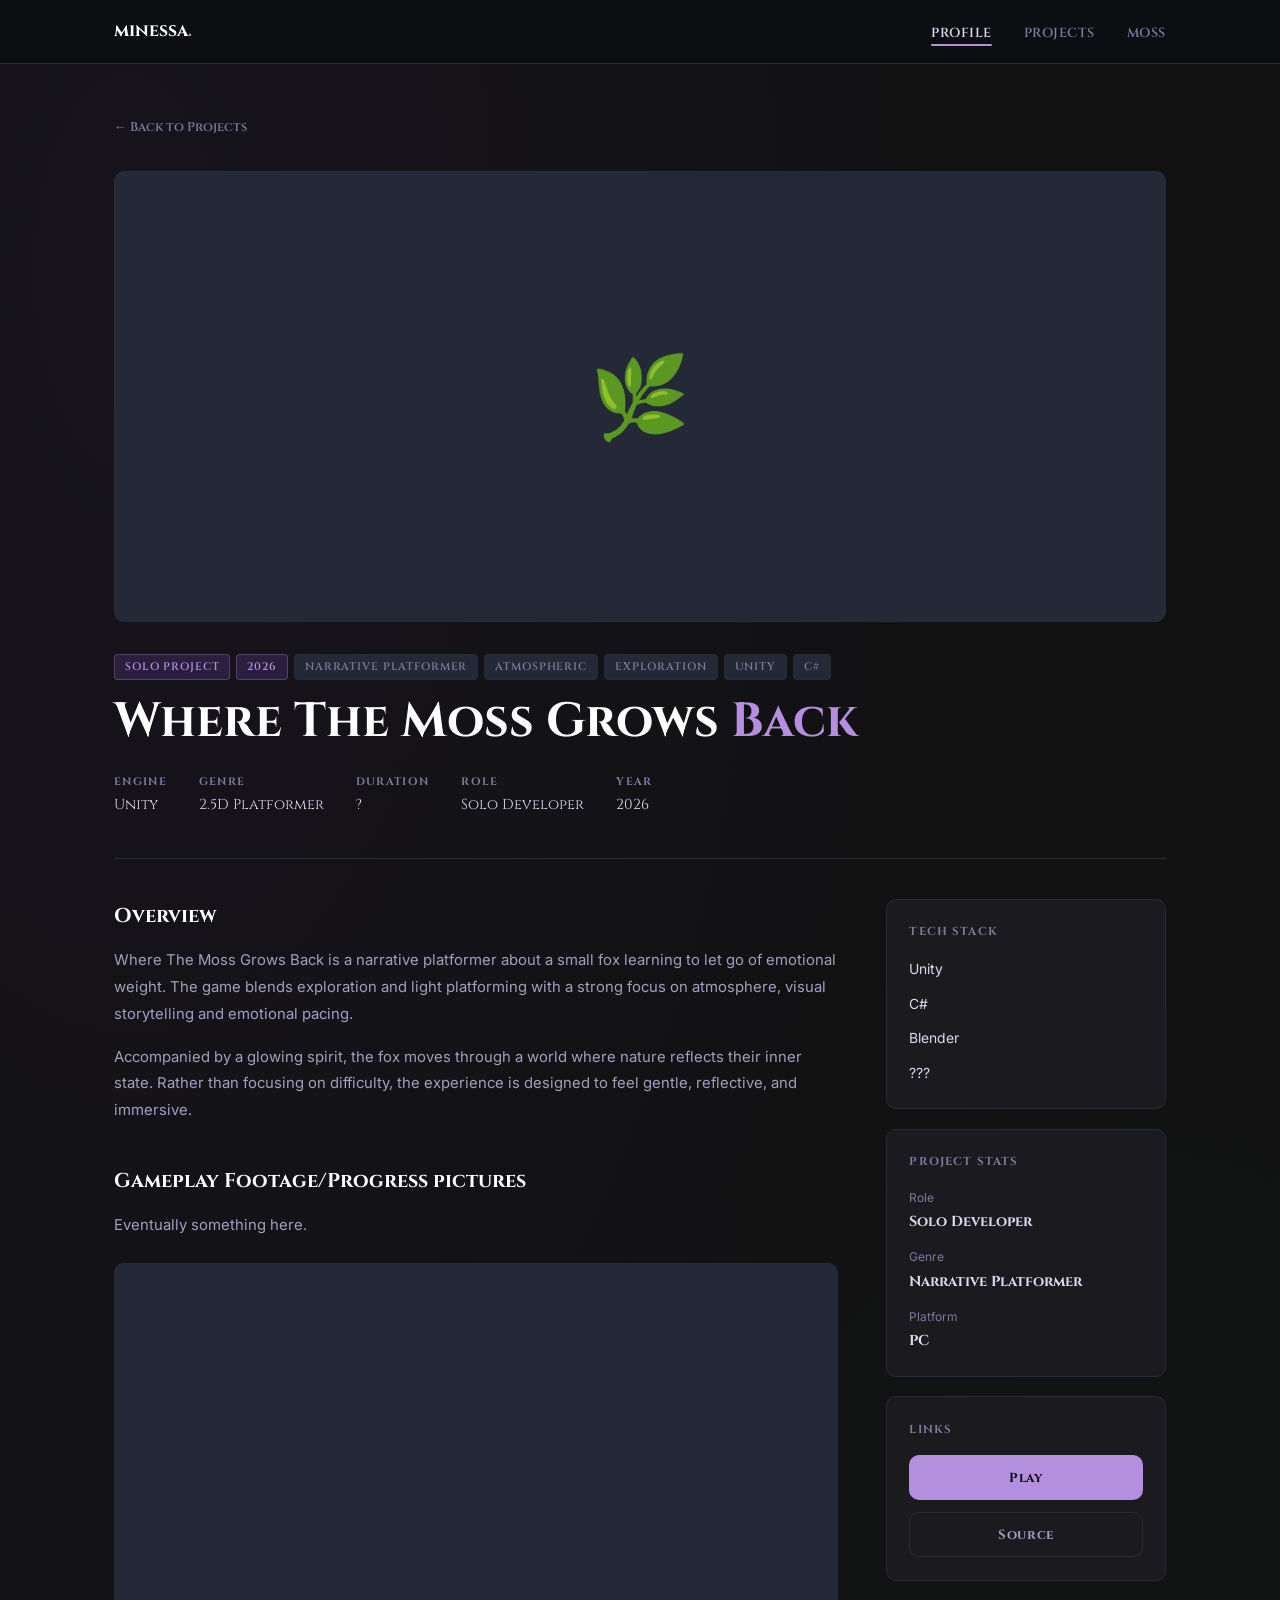
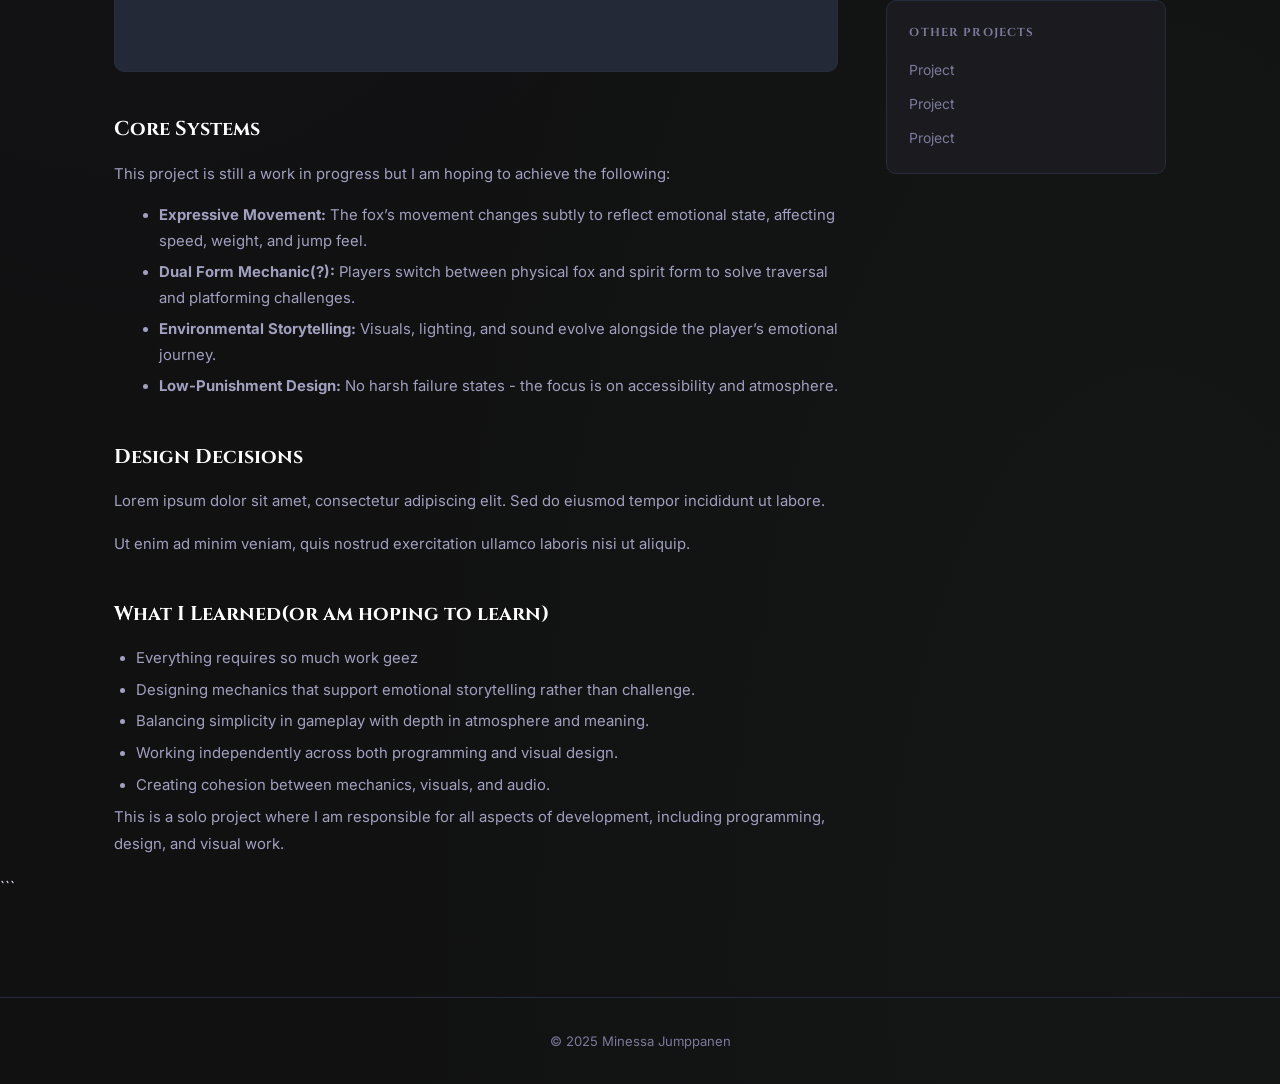
==== commit 54297cc0: "Merge remote-tracking branch 'origin/main'" ====
--- a/project-detail.html
+++ b/project-detail.html
@@ -127,81 +127,71 @@
                         <li>Creating cohesion between mechanics, visuals, and audio.</li>
                     </ul>
 
+          <p>
+              This is a solo project where I am responsible for all aspects of development, including programming, design, and visual work.
+          </p>
 
-                    <p>
-                        This is a solo project where I am responsible for all aspects of development, including programming, design, and visual work.
-                    </p>
+      </article>
 
-                </article>
+    <!-- sidebar -->
+    <aside class="sidebar">
 
-                <!-- sidebar -->
-                <aside class="sidebar">
+        <div class="sidebar-box">
+    <h3>Tech Stack</h3>
+    <div class="sidebar-row"><span>Unity</span></div>
+    <div class="sidebar-row"><span>C#</span></div>
+    <div class="sidebar-row"><span>Blender</span></div>
+    <div class="sidebar-row"><span>???</span></div>
+        </div>
 
-                    <div class="sidebar-box">
-                        <h3>Tech Stack</h3>
-                        <div class="sidebar-row"><span>Engine</span><span class="tag tag-accent">Unity</span></div>
-                        <div class="sidebar-row"><span>Language</span><span class="tag tag-accent">C#</span></div>
-                        <div class="sidebar-row"><span>Tool</span><span class="tag tag-accent">Blender</span></div>
-                        <div class="sidebar-row"><span>Tool</span><span class="tag tag-accent">Visual Studio</span></div>
-                    </div>
+        <div class="sidebar-box">
+            <h3>Project Stats</h3>
+            <div class="sidebar-stat"><div class="sidebar-stat__label">Role</div><div class="sidebar-stat__val">Solo Developer</div></div>
+            <div class="sidebar-stat"><div class="sidebar-stat__label">Genre</div><div class="sidebar-stat__val">Narrative Platformer</div></div>
+            <div class="sidebar-stat"><div class="sidebar-stat__label">Platform</div><div class="sidebar-stat__val">PC</div></div>
+        </div>
 
-                    <div class="sidebar-box">
-                        <h3>Project Stats</h3>
-                        <div class="sidebar-stat"><div class="sidebar-stat__label">Role</div><div class="sidebar-stat__val">Solo Developer</div></div>
-                        <div class="sidebar-stat"><div class="sidebar-stat__label">Genre</div><div class="sidebar-stat__val">Narrative Platformer</div></div>
-                        <div class="sidebar-stat"><div class="sidebar-stat__label">Platform</div><div class="sidebar-stat__val">PC</div></div>
-                    </div>
+      <div class="sidebar-box">
+        <h3>Links</h3>
+        <div class="btn-block">
+          <a href="#" class="btn btn-primary">Play</a>
+          <a href="#" class="btn btn-outline">Source</a>
+        </div>
+      </div>
 
-                    <div class="sidebar-box">
-                        <h3>Development</h3>
-                        <div class="progress-label">Current Progress</div>
-                        <div class="progress-bar">
-                            <div class="progress-fill" style="width:5%"></div>
-                        </div>
+      <div class="sidebar-box">
+        <h3>Other Projects</h3>
+        <a href="projects.html" class="sidebar-link">Project</a>
+        <a href="projects.html" class="sidebar-link">Project</a>
+        <a href="projects.html" class="sidebar-link">Project</a>
+      </div>
 
-                    </div>
+    </aside>
+  </div>
 
-                    <div class="sidebar-box">
-                        <h3>Links</h3>
-                        <div class="btn-block">
-                            <a href="#" class="btn btn-primary">Play</a>
-                            <a href="#" class="btn btn-outline">Source</a>
-                        </div>
-                    </div>
+</div>
+```
 
-                    <div class="sidebar-box">
-                        <h3>Other Projects</h3>
-                        <a href="projects.html" class="sidebar-link">Project</a>
-                        <a href="projects.html" class="sidebar-link">Project</a>
-                        <a href="projects.html" class="sidebar-link">Project</a>
-                    </div>
+  </main>
 
-                </aside>
-            </div>
+  <!-- footer -->
 
-        </div>
-        ```
+  <footer>
+    <div class="container">
+      <p>© 2025 Minessa Jumppanen</p>
+    </div>
+  </footer>
 
-    </main>
+  <!-- burger script -->
 
-    <!-- footer -->
-
-    <footer>
-        <div class="container">
-            <p>© 2025 Minessa Jumppanen</p>
-        </div>
-    </footer>
-
-    <!-- burger script -->
-
-    <script>
-        const burger = document.getElementById('burger');
-        const mobileNav = document.getElementById('mobileNav');
-        burger.addEventListener('click', () => {
-            burger.classList.toggle('open');
-            mobileNav.classList.toggle('open');
-        });
-    </script>
+  <script>
+    const burger = document.getElementById('burger');
+    const mobileNav = document.getElementById('mobileNav');
+    burger.addEventListener('click', () => {
+      burger.classList.toggle('open');
+      mobileNav.classList.toggle('open');
+    });
+  </script>
 
 </body>
 </html>
